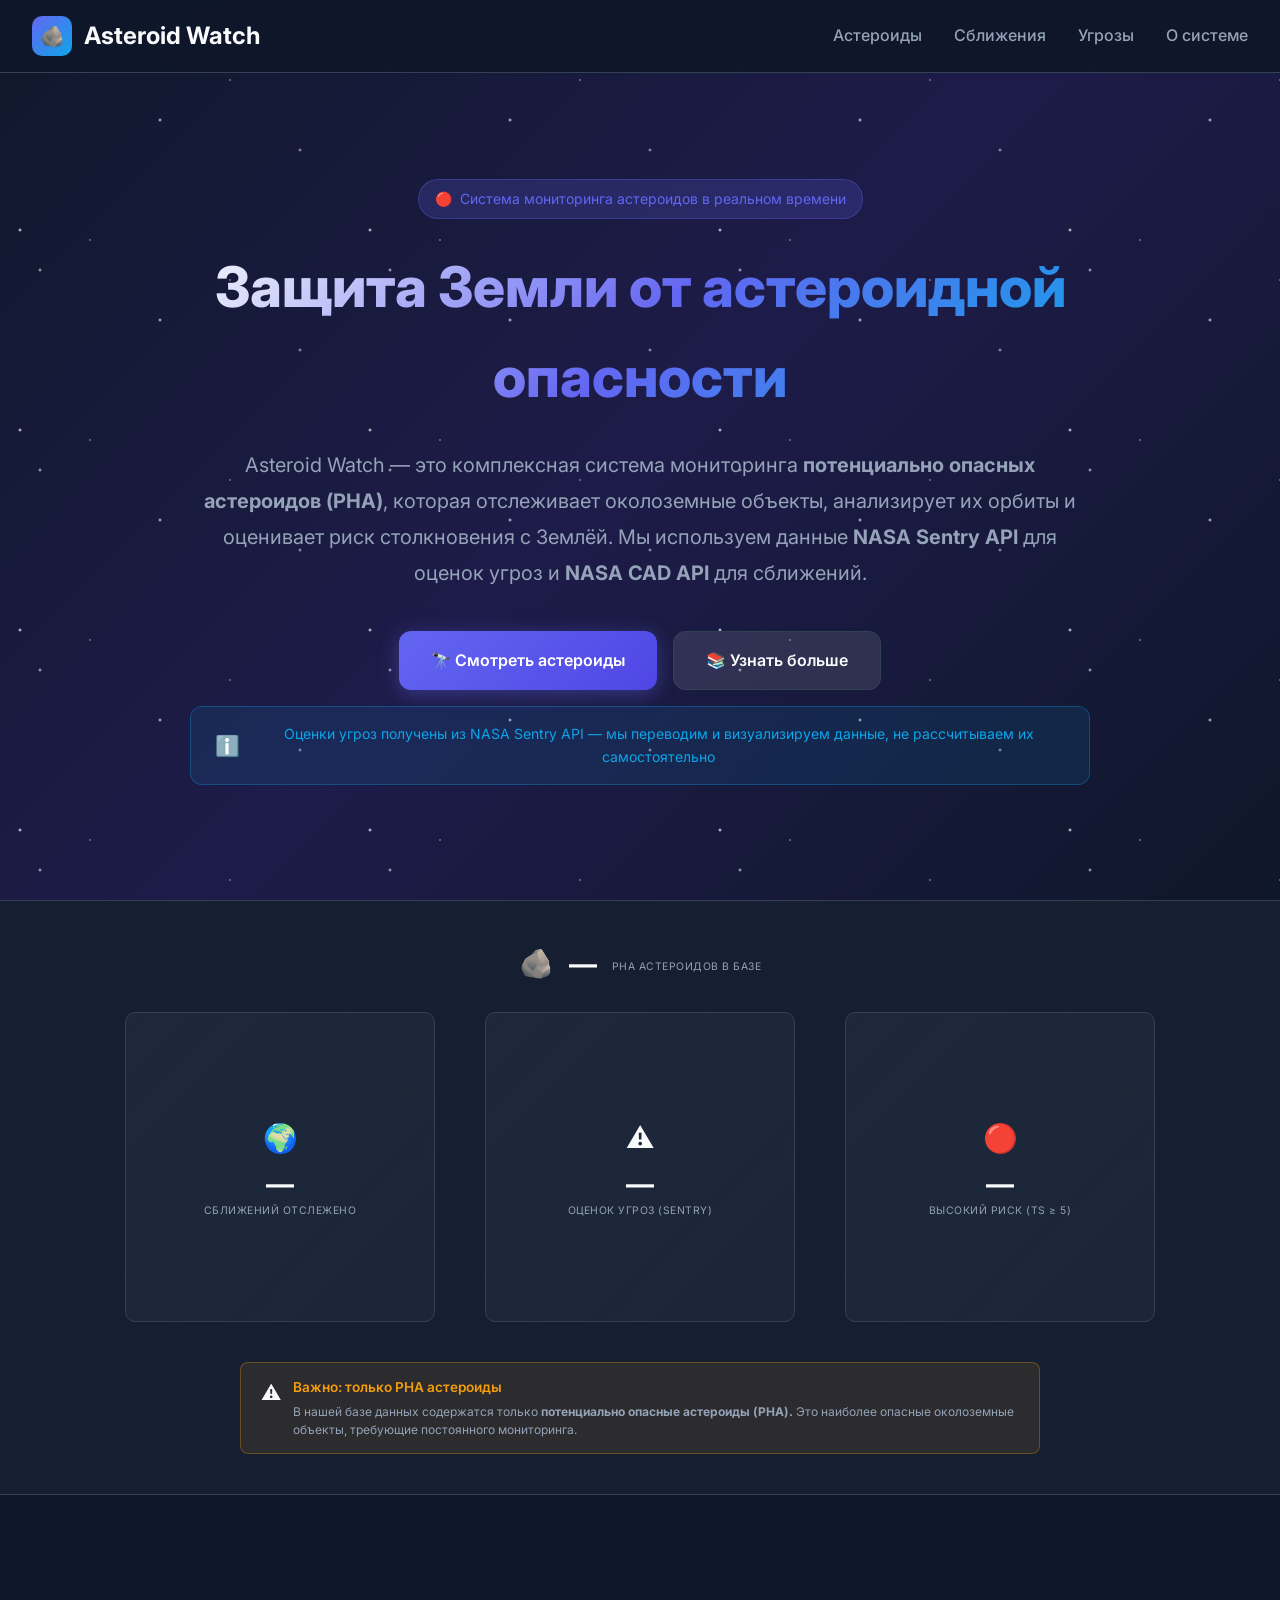
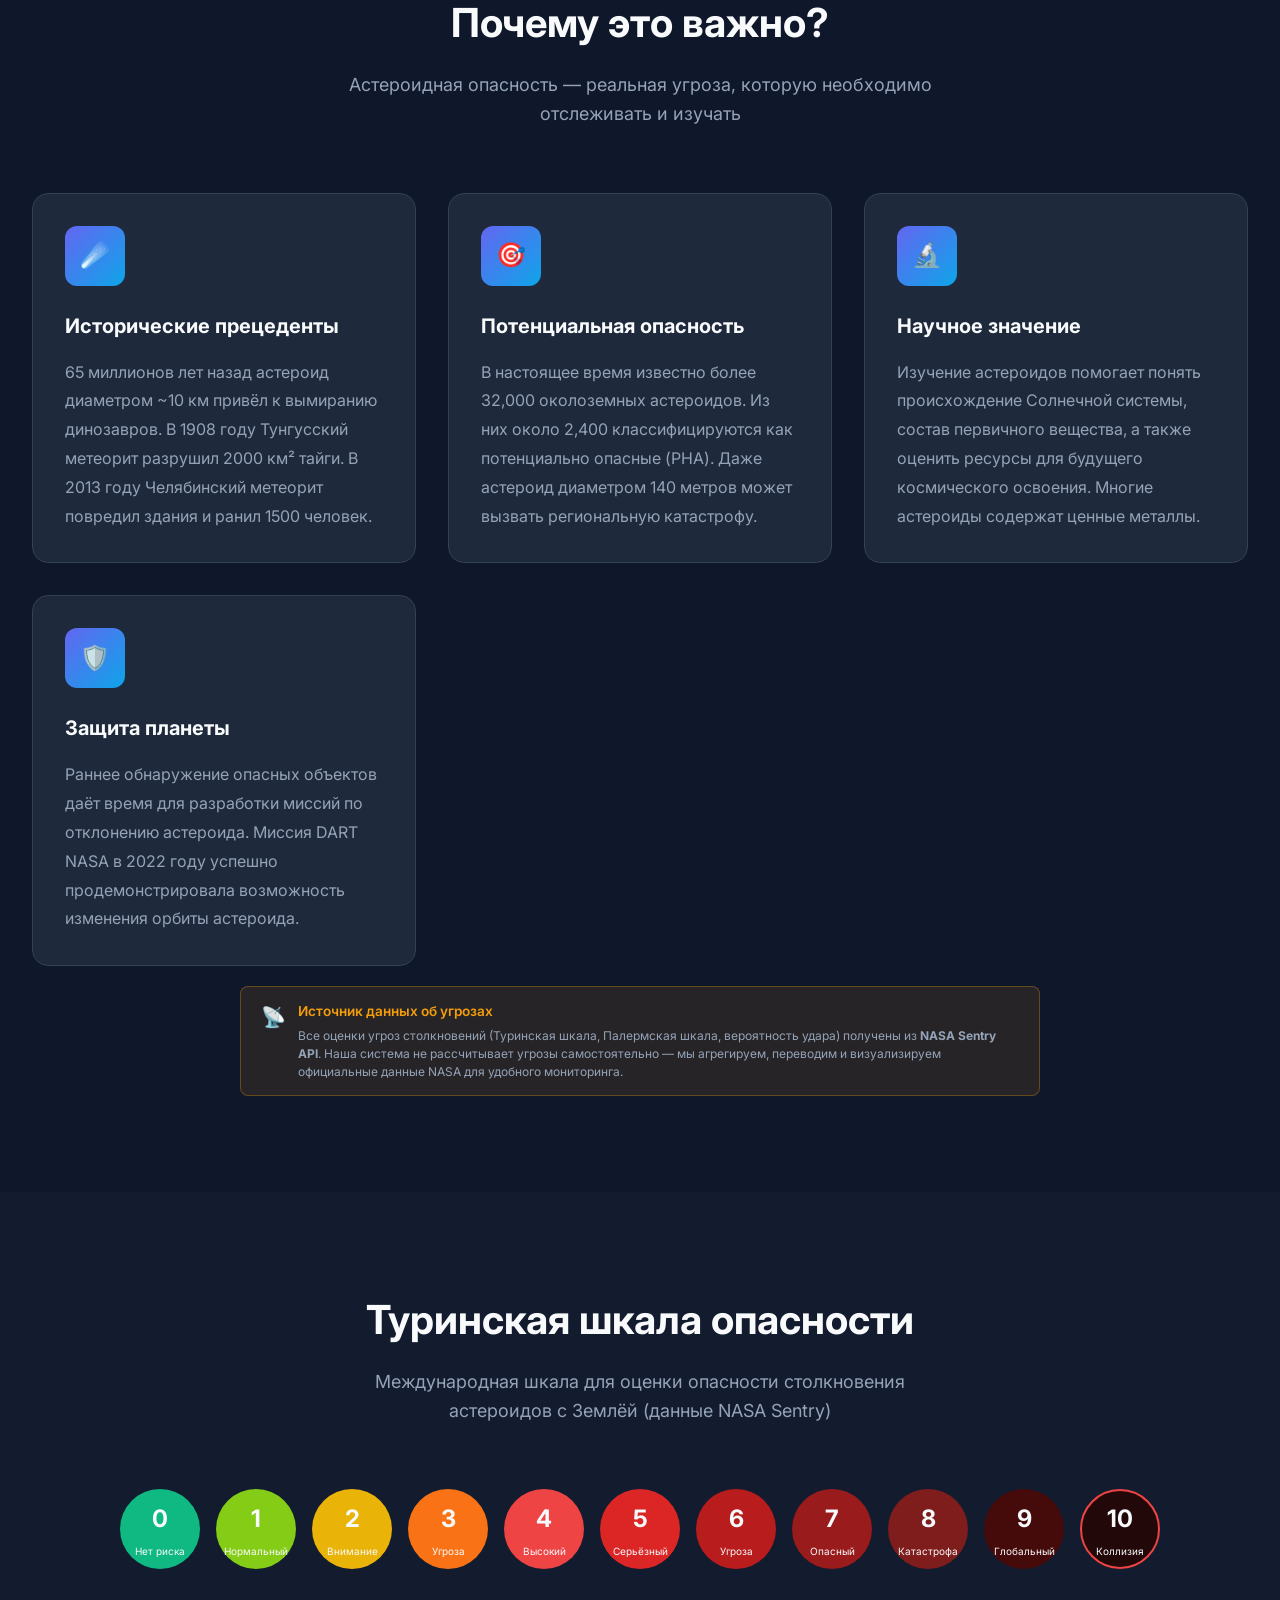
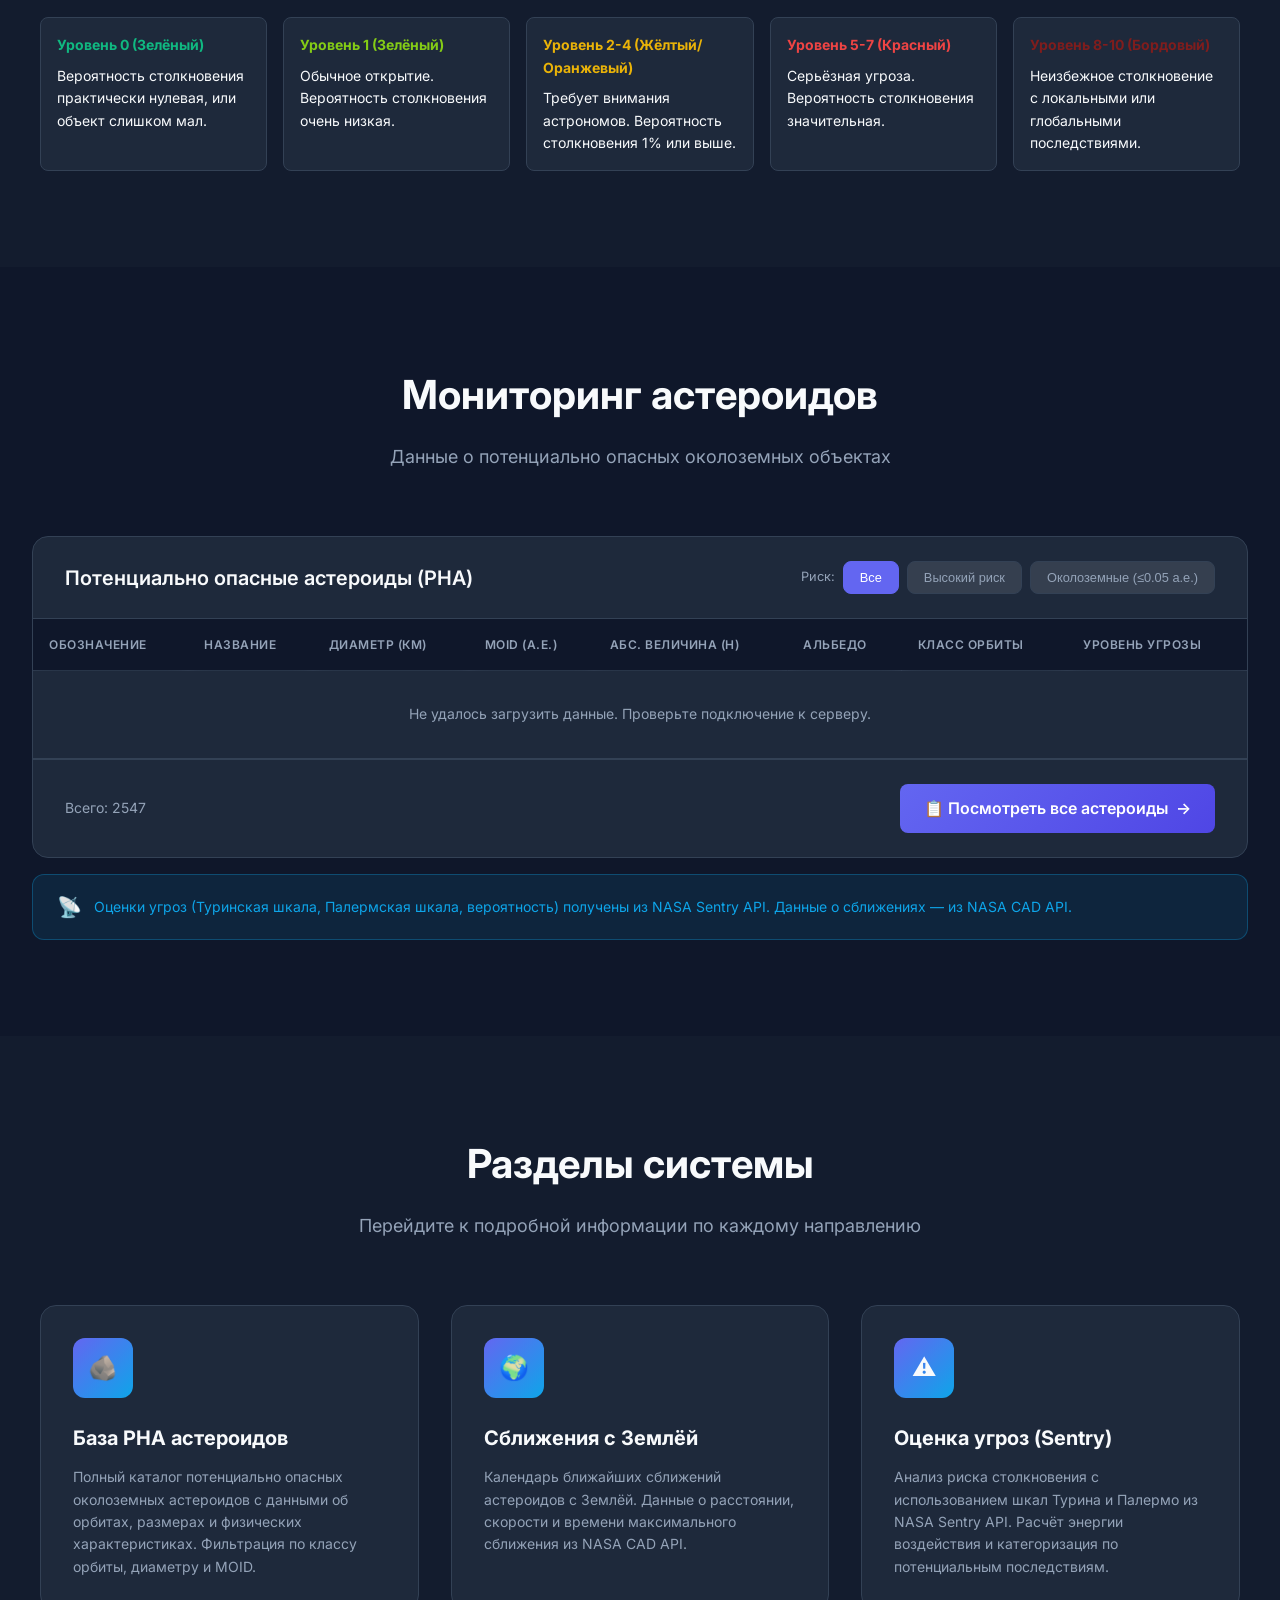
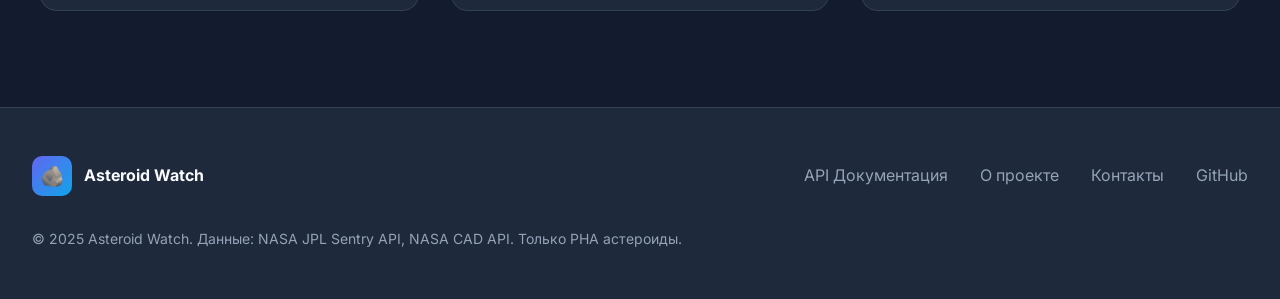
==== frontend/index/index.html @ 3b87f40d "fix: полностью закончена работа с фронтендом" ====
<!DOCTYPE html>
<html lang="ru">
<head>
    <meta charset="UTF-8">
    <meta name="viewport" content="width=device-width, initial-scale=1.0">
    <title>Asteroid Watch - Система мониторинга PHA астероидов</title>

    <link rel="preconnect" href="https://fonts.googleapis.com">
    <link rel="preconnect" href="https://fonts.gstatic.com" crossorigin>
    <link href="https://fonts.googleapis.com/css2?family=Inter:wght@300;400;500;600;700;800&display=swap" rel="stylesheet">

    <link rel="stylesheet" href="../main.css">
    <link rel="stylesheet" href="index.css">
</head>
<body>
    <div class="bg-animation">
        <div class="stars"></div>
    </div>

    <nav class="navbar">
        <div class="nav-container">
            <a href="index.html" class="logo">
                <div class="logo-icon">🪨</div>
                <span>Asteroid Watch</span>
            </a>
            <button class="mobile-menu-btn" onclick="toggleMobileMenu()">☰</button>
            <ul class="nav-links" id="nav-links">
                <li><a href="../asteroids/asteroids.html">Астероиды</a></li>
                <li><a href="../approaches/approaches.html">Сближения</a></li>
                <li><a href="../threats/threats.html">Угрозы</a></li>
                <li><a href="#about">О системе</a></li>
            </ul>
        </div>
    </nav>

    <section class="hero">
        <div class="hero-content">
            <div class="hero-badge">Система мониторинга астероидов в реальном времени</div>
            <h1>Защита Земли от астероидной опасности</h1>
            <p>
                Asteroid Watch — это комплексная система мониторинга <strong>потенциально опасных астероидов (PHA)</strong>,
                которая отслеживает околоземные объекты, анализирует их орбиты и оценивает риск столкновения с Землёй.
                Мы используем данные <strong>NASA Sentry API</strong> для оценок угроз и <strong>NASA CAD API</strong> для сближений.
            </p>
            <div class="hero-buttons">
                <a href="#table-section" class="btn btn-primary">
                    🔭 Смотреть астероиды
                </a>
                <a href="#about" class="btn btn-secondary">
                    📚 Узнать больше
                </a>
            </div>
            <div class="api-notice">
                <span class="api-notice-icon">ℹ️</span>
                <span>Оценки угроз получены из NASA Sentry API — мы переводим и визуализируем данные, не рассчитываем их самостоятельно</span>
            </div>
        </div>
    </section>

    <section class="stats-section">
        <div class="stats-container">
            <div class="stats-grid">
                <div class="stat-icon">🪨</div>
                <div class="stat-value" id="stat-total-asteroids">—</div>
                <div class="stat-label">PHA астероидов в базе</div>
            </div>
            <div class="stat-cards">
                <div class="stat-card">
                    <div class="stat-icon">🌍</div>
                    <div class="stat-value" id="stat-total-approaches">—</div>
                    <div class="stat-label">Сближений отслежено</div>
                </div>
                <div class="stat-card">
                    <div class="stat-icon">⚠️</div>
                    <div class="stat-value" id="stat-total-threats">—</div>
                    <div class="stat-label">Оценок угроз (Sentry)</div>
                </div>
                <div class="stat-card">
                    <div class="stat-icon">🔴</div>
                    <div class="stat-value" id="stat-high-risk">—</div>
                    <div class="stat-label">Высокий риск (TS ≥ 5)</div>
                </div>
                </div>
            </div>
            <div class="info-notice">
                <span class="info-notice-icon">⚠️</span>
                <div class="info-notice-content">
                    <h4>Важно: только PHA астероиды</h4>
                    <p>В нашей базе данных содержатся только <strong>потенциально опасные астероиды (PHA).</strong> Это наиболее опасные околоземные объекты, требующие постоянного мониторинга.</p>
                </div>
            </div>
        </div>
    </section>

    <section class="info-section" id="about">
        <div class="section-header">
            <h2>Почему это важно?</h2>
            <p>Астероидная опасность — реальная угроза, которую необходимо отслеживать и изучать</p>
        </div>
        <div class="info-grid">
            <div class="info-card">
                <div class="info-card-icon">☄️</div>
                <h3>Исторические прецеденты</h3>
                <p>
                    65 миллионов лет назад астероид диаметром ~10 км привёл к вымиранию динозавров.
                    В 1908 году Тунгусский метеорит разрушил 2000 км² тайги. В 2013 году Челябинский
                    метеорит повредил здания и ранил 1500 человек.
                </p>
            </div>
            <div class="info-card">
                <div class="info-card-icon">🎯</div>
                <h3>Потенциальная опасность</h3>
                <p>
                    В настоящее время известно более 32,000 околоземных астероидов. Из них около 2,400
                    классифицируются как потенциально опасные (PHA). Даже астероид диаметром 140 метров
                    может вызвать региональную катастрофу.
                </p>
            </div>
            <div class="info-card">
                <div class="info-card-icon">🔬</div>
                <h3>Научное значение</h3>
                <p>
                    Изучение астероидов помогает понять происхождение Солнечной системы,
                    состав первичного вещества, а также оценить ресурсы для будущего
                    космического освоения. Многие астероиды содержат ценные металлы.
                </p>
            </div>
            <div class="info-card">
                <div class="info-card-icon">🛡️</div>
                <h3>Защита планеты</h3>
                <p>
                    Раннее обнаружение опасных объектов даёт время для разработки миссий
                    по отклонению астероида. Миссия DART NASA в 2022 году успешно продемонстрировала
                    возможность изменения орбиты астероида.
                </p>
            </div>
        </div>
        <div class="info-notice">
            <span class="info-notice-icon">📡</span>
            <div class="info-notice-content">
                <h4>Источник данных об угрозах</h4>
                <p>Все оценки угроз столкновений (Туринская шкала, Палермская шкала, вероятность удара) получены из <strong>NASA Sentry API</strong>. Наша система не рассчитывает угрозы самостоятельно — мы агрегируем, переводим и визуализируем официальные данные NASA для удобного мониторинга.</p>
            </div>
        </div>
    </section>

    <section class="torino-section">
        <div class="torino-container">
            <div class="section-header">
                <h2>Туринская шкала опасности</h2>
                <p>Международная шкала для оценки опасности столкновения астероидов с Землёй (данные NASA Sentry)</p>
            </div>
            <div class="torino-scale">
                <div class="torino-level torino-0" onclick="showTorinoInfo(0)">0<span>Нет риска</span></div>
                <div class="torino-level torino-1" onclick="showTorinoInfo(1)">1<span>Нормальный</span></div>
                <div class="torino-level torino-2" onclick="showTorinoInfo(2)">2<span>Внимание</span></div>
                <div class="torino-level torino-3" onclick="showTorinoInfo(3)">3<span>Угроза</span></div>
                <div class="torino-level torino-4" onclick="showTorinoInfo(4)">4<span>Высокий</span></div>
                <div class="torino-level torino-5" onclick="showTorinoInfo(5)">5<span>Серьёзный</span></div>
                <div class="torino-level torino-6" onclick="showTorinoInfo(6)">6<span>Угроза</span></div>
                <div class="torino-level torino-7" onclick="showTorinoInfo(7)">7<span>Опасный</span></div>
                <div class="torino-level torino-8" onclick="showTorinoInfo(8)">8<span>Катастрофа</span></div>
                <div class="torino-level torino-9" onclick="showTorinoInfo(9)">9<span>Глобальный</span></div>
                <div class="torino-level torino-10" onclick="showTorinoInfo(10)">10<span>Коллизия</span></div>
            </div>
            <div class="torino-legend">
                <div class="torino-legend-item">
                    <strong style="color: #10b981;">Уровень 0 (Зелёный)</strong>
                    Вероятность столкновения практически нулевая, или объект слишком мал.
                </div>
                <div class="torino-legend-item">
                    <strong style="color: #84cc16;">Уровень 1 (Зелёный)</strong>
                    Обычное открытие. Вероятность столкновения очень низкая.
                </div>
                <div class="torino-legend-item">
                    <strong style="color: #eab308;">Уровень 2-4 (Жёлтый/Оранжевый)</strong>
                    Требует внимания астрономов. Вероятность столкновения 1% или выше.
                </div>
                <div class="torino-legend-item">
                    <strong style="color: #ef4444;">Уровень 5-7 (Красный)</strong>
                    Серьёзная угроза. Вероятность столкновения значительная.
                </div>
                <div class="torino-legend-item">
                    <strong style="color: #7f1d1d;">Уровень 8-10 (Бордовый)</strong>
                    Неизбежное столкновение с локальными или глобальными последствиями.
                </div>
            </div>
        </div>
    </section>

    <section class="table-section" id="table-section">
        <div class="section-header">
            <h2>Мониторинг астероидов</h2>
            <p>Данные о потенциально опасных околоземных объектах</p>
        </div>
        <div class="table-container">
            <div class="table-header">
                <div class="table-title">
                    Потенциально опасные астероиды (PHA)
                </div>
                <div class="desktop-filters table-filters">
                    <div class="filter-group">
                        <span class="filter-label">Риск:</span>
                        <button class="filter-btn active" onclick="filterTable('all')">Все</button>
                        <button class="filter-btn" onclick="filterTable('high-risk')">Высокий риск</button>
                        <button class="filter-btn" onclick="filterTable('near-earth')">Околоземные (≤0.05 а.е.)</button>
                    </div>
                </div>
            </div>

            <div class="mobile-filters">
                <button class="mobile-filters-toggle" onclick="toggleMobileFilters()">
                    <span>🔍 Фильтры таблицы</span>
                    <span id="filter-toggle-icon">▼</span>
                </button>
                <div class="mobile-filters-panel" id="mobile-filters-panel">
                    <div class="filter-section">
                        <div class="filter-section-title">Риск</div>
                        <button class="filter-btn active" onclick="filterTable('all', this)">Все</button>
                        <button class="filter-btn" onclick="filterTable('high-risk', this)">Высокий риск</button>
                        <button class="filter-btn" onclick="filterTable('near-earth', this)">Околоземные (≤0.05 а.е.)</button>
                    </div>
                </div>
            </div>

            <div class="table-wrapper">
                <table id="asteroid-table">
                    <thead>
                        <tr>
                            <th>Обозначение</th>
                            <th>Название</th>
                            <th>Диаметр (км)</th>
                            <th>MOID (а.е.)</th>
                            <th>Абс. величина (H)</th>
                            <th>Альбедо</th>
                            <th>Класс орбиты</th>
                            <th>Уровень угрозы</th>
                        </tr>
                    </thead>
                    <tbody id="asteroid-table-body">
                    </tbody>
                </table>
            </div>
            <div class="table-footer">
                <div class="table-info">
                    <span>Всего: <span id="total-count">2547</span></span>
                </div>
                <a href="../asteroids/asteroids.html" class="view-all-btn">
                    📋 Посмотреть все астероиды
                    <span>→</span>
                </a>
            </div>
        </div>
        <div class="api-notice" style="margin-top: 1rem;">
            <span class="api-notice-icon">📡</span>
            <span>Оценки угроз (Туринская шкала, Палермская шкала, вероятность) получены из NASA Sentry API. Данные о сближениях — из NASA CAD API.</span>
        </div>
    </section>

    <section class="nav-cards-section">
        <div class="section-header">
            <h2>Разделы системы</h2>
            <p>Перейдите к подробной информации по каждому направлению</p>
        </div>
        <div class="nav-cards">
            <a href="../asteroids/asteroids.html" class="nav-card">
                <div class="nav-card-icon">🪨</div>
                <h3>База PHA астероидов</h3>
                <p>Полный каталог потенциально опасных околоземных астероидов с данными об орбитах, размерах и физических характеристиках. Фильтрация по классу орбиты, диаметру и MOID.</p>
                <div class="nav-card-arrow">→</div>
            </a>
            <a href="../approaches/approaches.html" class="nav-card">
                <div class="nav-card-icon">🌍</div>
                <h3>Сближения с Землёй</h3>
                <p>Календарь ближайших сближений астероидов с Землёй. Данные о расстоянии, скорости и времени максимального сближения из NASA CAD API.</p>
                <div class="nav-card-arrow">→</div>
            </a>
            <a href="../threats/threats.html" class="nav-card">
                <div class="nav-card-icon">⚠️</div>
                <h3>Оценка угроз (Sentry)</h3>
                <p>Анализ риска столкновения с использованием шкал Турина и Палермо из NASA Sentry API. Расчёт энергии воздействия и категоризация по потенциальным последствиям.</p>
                <div class="nav-card-arrow">→</div>
            </a>
        </div>
    </section>

    <footer class="footer">
        <div class="footer-container">
            <div class="footer-logo">
                <div class="logo-icon">🪨</div>
                <span>Asteroid Watch</span>
            </div>
            <ul class="footer-links">
                <li><a href="#">API Документация</a></li>
                <li><a href="#">О проекте</a></li>
                <li><a href="#">Контакты</a></li>
                <li><a href="#">GitHub</a></li>
            </ul>
            <div class="footer-copy">
                © 2025 Asteroid Watch. Данные: NASA JPL Sentry API, NASA CAD API. Только PHA астероиды.
            </div>
        </div>
    </footer>

    <script src="../api.js"></script>
    <script src="../main.js"></script>
    <script src="index.js"></script>
</body>
</html>
---- frontend/main.css ----
/* main.css - общие стили для всех страниц */

* {
    margin: 0;
    padding: 0;
    box-sizing: border-box;
}

:root {
    --primary: #6366f1;
    --primary-dark: #4f46e5;
    --secondary: #0ea5e9;
    --danger: #ef4444;
    --warning: #f59e0b;
    --success: #10b981;
    --bg-dark: #0f172a;
    --bg-card: #1e293b;
    --bg-card-hover: #334155;
    --text-primary: #f8fafc;
    --text-secondary: #94a3b8;
    --border: #334155;
}

body {
    font-family: 'Inter', sans-serif;
    background: var(--bg-dark);
    color: var(--text-primary);
    line-height: 1.6;
    overflow-x: hidden;
}

/* Анимация фона */
.bg-animation {
    position: fixed;
    top: 0;
    left: 0;
    width: 100%;
    height: 100%;
    z-index: -1;
    background: linear-gradient(135deg, #0f172a 0%, #1e1b4b 50%, #0f172a 100%);
}

.bg-animation::before {
    content: '';
    position: absolute;
    top: 0;
    left: 0;
    width: 100%;
    height: 100%;
    background: linear-gradient(135deg, rgba(30, 41, 59, 0.5), rgba(15, 23, 42, 0.5));
    opacity: 0.15;
}

.stars {
    position: absolute;
    width: 100%;
    height: 100%;
    background-image:
        radial-gradient(2px 2px at 20px 30px, #fff, transparent),
        radial-gradient(2px 2px at 40px 70px, rgba(255,255,255,0.8), transparent),
        radial-gradient(1px 1px at 90px 40px, #fff, transparent),
        radial-gradient(2px 2px at 160px 120px, rgba(255,255,255,0.9), transparent),
        radial-gradient(1px 1px at 230px 80px, #fff, transparent),
        radial-gradient(2px 2px at 300px 150px, rgba(255,255,255,0.7), transparent);
    background-size: 350px 200px;
    animation: twinkle 5s ease-in-out infinite;
}

@keyframes twinkle {
    0%, 100% { opacity: 0.5; }
    50% { opacity: 1; }
}

/* Навигация */
.navbar {
    position: fixed;
    top: 0;
    left: 0;
    right: 0;
    z-index: 1000;
    background: rgba(15, 23, 42, 0.95);
    backdrop-filter: blur(20px);
    border-bottom: 1px solid var(--border);
    padding: 1rem 2rem;
}

.nav-container {
    max-width: 1400px;
    margin: 0 auto;
    display: flex;
    justify-content: space-between;
    align-items: center;
}

.logo {
    display: flex;
    align-items: center;
    gap: 0.75rem;
    font-size: 1.5rem;
    font-weight: 700;
    color: var(--text-primary);
    text-decoration: none;
}

.logo-icon {
    width: 40px;
    height: 40px;
    background: linear-gradient(135deg, var(--primary), var(--secondary));
    border-radius: 10px;
    display: flex;
    align-items: center;
    justify-content: center;
    font-size: 1.25rem;
}

.nav-links {
    display: flex;
    gap: 2rem;
    list-style: none;
}

.nav-links a {
    color: var(--text-secondary);
    text-decoration: none;
    font-weight: 500;
    transition: color 0.3s;
    position: relative;
}

.nav-links a:hover {
    color: var(--text-primary);
}

.nav-links a::after {
    content: '';
    position: absolute;
    bottom: -5px;
    left: 0;
    width: 0;
    height: 2px;
    background: var(--primary);
    transition: width 0.3s;
}

.nav-links a:hover::after {
    width: 100%;
}

.mobile-menu-btn {
    display: none;
    background: none;
    border: none;
    color: var(--text-primary);
    font-size: 1.5rem;
    cursor: pointer;
}

/* Футер */
.footer {
    background: var(--bg-card);
    border-top: 1px solid var(--border);
    padding: 3rem 2rem;
}

.footer-container {
    max-width: 1400px;
    margin: 0 auto;
    display: flex;
    justify-content: space-between;
    align-items: center;
    flex-wrap: wrap;
    gap: 2rem;
}

.footer-logo {
    display: flex;
    align-items: center;
    gap: 0.75rem;
    font-weight: 700;
}

.footer-links {
    display: flex;
    gap: 2rem;
    list-style: none;
}

.footer-links a {
    color: var(--text-secondary);
    text-decoration: none;
    transition: color 0.3s;
}

.footer-links a:hover {
    color: var(--text-primary);
}

.footer-copy {
    color: var(--text-secondary);
    font-size: 0.875rem;
}

/* Уведомления */
.api-notice {
    background: rgba(14, 165, 233, 0.1);
    border: 1px solid rgba(14, 165, 233, 0.3);
    border-radius: 12px;
    padding: 1rem 1.5rem;
    margin-top: 1rem;
    display: flex;
    align-items: center;
    gap: 0.75rem;
    font-size: 0.875rem;
    color: var(--secondary);
}

.api-notice-icon {
    font-size: 1.25rem;
    flex-shrink: 0;
}

.pha-badge {
    display: inline-flex;
    align-items: center;
    gap: 0.5rem;
    background: rgba(245, 158, 11, 0.15);
    border: 1px solid rgba(245, 158, 11, 0.3);
    padding: 0.5rem 1rem;
    border-radius: 50px;
    font-size: 0.8rem;
    color: var(--warning);
    font-weight: 600;
}

.info-notice {
    background: rgba(245, 158, 11, 0.1);
    border: 1px solid rgba(245, 158, 11, 0.3);
    border-radius: 8px;
    padding: 0.875rem 1.25rem;
    margin: 1.25rem auto 0;
    display: flex;
    align-items: flex-start;
    gap: 0.75rem;
    max-width: 800px;
}

.info-notice-icon {
    font-size: 1.25rem;
    flex-shrink: 0;
}

.info-notice-content h4 {
    color: var(--warning);
    margin-bottom: 0.25rem;
    font-size: 0.85rem;
    font-weight: 600;
}

.info-notice-content p {
    color: var(--text-secondary);
    font-size: 0.75rem;
    margin: 0;
    line-height: 1.5;
}

/* Базовые компоненты */
.btn {
    padding: 1rem 2rem;
    border-radius: 12px;
    font-weight: 600;
    text-decoration: none;
    transition: all 0.3s;
    display: inline-flex;
    align-items: center;
    gap: 0.5rem;
}

.btn-primary {
    background: linear-gradient(135deg, var(--primary), var(--primary-dark));
    color: white;
    box-shadow: 0 4px 20px rgba(99, 102, 241, 0.4);
}

.btn-primary:hover {
    transform: translateY(-2px);
    box-shadow: 0 6px 30px rgba(99, 102, 241, 0.5);
}

.btn-secondary {
    background: rgba(255, 255, 255, 0.1);
    color: var(--text-primary);
    border: 1px solid var(--border);
}

.btn-secondary:hover {
    background: rgba(255, 255, 255, 0.15);
    border-color: var(--text-secondary);
}

/* Адаптивность */
@media (max-width: 768px) {
    .navbar {
        padding: 0.875rem 1rem;
    }

    .nav-links {
        display: none;
        position: absolute;
        top: 100%;
        left: 0;
        right: 0;
        background: rgba(15, 23, 42, 0.98);
        flex-direction: column;
        padding: 1rem 1.5rem;
        border-bottom: 1px solid var(--border);
        gap: 0.75rem;
        box-shadow: 0 10px 30px rgba(0, 0, 0, 0.3);
    }

    .nav-links.active {
        display: flex;
        animation: slideDown 0.3s ease;
    }

    .nav-links a {
        padding: 0.75rem 0;
        border-bottom: 1px solid rgba(51, 65, 85, 0.3);
    }

    .nav-links a:last-child {
        border-bottom: none;
    }

    .mobile-menu-btn {
        display: block;
        padding: 0.5rem;
        background: rgba(255, 255, 255, 0.1);
        border-radius: 8px;
    }

    .footer-container {
        flex-direction: column;
        text-align: center;
        gap: 1.5rem;
    }

    .footer-links {
        flex-wrap: wrap;
        justify-content: center;
        gap: 1rem;
        font-size: 0.875rem;
    }

    .footer-copy {
        font-size: 0.8rem;
        opacity: 0.8;
    }
}

@media (max-width: 480px) {
    .navbar {
        padding: 0.75rem 1rem;
    }

    .logo {
        font-size: 1.25rem;
    }

    .logo-icon {
        width: 35px;
        height: 35px;
        font-size: 1.1rem;
    }
}

@keyframes slideDown {
    from {
        opacity: 0;
        transform: translateY(-10px);
    }
    to {
        opacity: 1;
        transform: translateY(0);
    }
}
---- frontend/index/index.css ----
/* index.css - стили главной страницы */

.hero {
    min-height: 100vh;
    display: flex;
    align-items: center;
    justify-content: center;
    text-align: center;
    padding: 8rem 2rem 4rem;
    position: relative;
}

.hero-content {
    max-width: 900px;
}

.hero-badge {
    display: inline-flex;
    align-items: center;
    gap: 0.5rem;
    background: rgba(99, 102, 241, 0.2);
    border: 1px solid rgba(99, 102, 241, 0.3);
    padding: 0.5rem 1rem;
    border-radius: 50px;
    font-size: 0.875rem;
    color: var(--primary);
    margin-bottom: 1.5rem;
}

.hero-badge::before {
    content: '🔴';
    animation: pulse 2s infinite;
}

@keyframes pulse {
    0%, 100% { opacity: 1; }
    50% { opacity: 0.5; }
}

.hero h1 {
    font-size: 3.5rem;
    font-weight: 800;
    margin-bottom: 1.5rem;
    background: linear-gradient(135deg, var(--text-primary), var(--primary), var(--secondary));
    -webkit-background-clip: text;
    -webkit-text-fill-color: transparent;
    background-clip: text;
}

.hero p {
    font-size: 1.25rem;
    color: var(--text-secondary);
    margin-bottom: 2.5rem;
    line-height: 1.8;
}

.hero-buttons {
    display: flex;
    gap: 1rem;
    justify-content: center;
    flex-wrap: wrap;
}

.stats-section {
    padding: 2.5rem 2rem;
    background: rgba(30, 41, 59, 0.5);
    border-top: 1px solid var(--border);
    border-bottom: 1px solid var(--border);
}

.stats-container {
    max-width: 1100px;
    margin: 0 auto;
}

.stats-grid {
    display: flex;
    justify-content: center;
    align-items: center;
    gap: 15px;
}

.stat-cards {
    display: flex;
    justify-content: center;
    align-items: center;
    column-gap: 50px;
    padding: 20px;
}

.stat-card {
    background: linear-gradient(135deg, rgba(30, 41, 59, 0.95) 0%, rgba(30, 41, 59, 0.7) 100%);
    border: 1px solid var(--border);
    border-radius: 10px;
    padding: 1.25rem 0.75rem;
    text-align: center;
    transition: all 0.25s ease;
    backdrop-filter: blur(10px);
    min-height: 310px;
    min-width: 310px;
    display: flex;
    flex-direction: column;
    justify-content: center;
    align-items: center;
}

.stat-card:hover {
    transform: translateY(-2px);
    border-color: var(--primary);
    box-shadow: 0 6px 20px rgba(99, 102, 241, 0.15);
    background: linear-gradient(135deg, rgba(30, 41, 59, 0.98) 0%, rgba(51, 65, 85, 0.6) 100%);
}

.stat-icon {
    font-size: 1.75rem;
    margin-bottom: 0.4rem;
    display: block;
}

.stat-value {
    font-size: 1.75rem;
    font-weight: 700;
    color: var(--text-primary);
    margin-bottom: 0.2rem;
    line-height: 1.2;
}

.stat-label {
    color: var(--text-secondary);
    font-size: 0.65rem;
    text-transform: uppercase;
    letter-spacing: 0.5px;
    line-height: 1.3;
}

.info-section {
    padding: 6rem 2rem;
    max-width: 1400px;
    margin: 0 auto;
}

.section-header {
    text-align: center;
    margin-bottom: 4rem;
}

.section-header h2 {
    font-size: 2.5rem;
    font-weight: 700;
    margin-bottom: 1rem;
}

.section-header p {
    color: var(--text-secondary);
    font-size: 1.125rem;
    max-width: 600px;
    margin: 0 auto;
}

.info-grid {
    display: grid;
    grid-template-columns: repeat(auto-fit, minmax(350px, 1fr));
    gap: 2rem;
}

.info-card {
    background: var(--bg-card);
    border: 1px solid var(--border);
    border-radius: 16px;
    padding: 2rem;
    transition: all 0.3s;
}

.info-card:hover {
    border-color: var(--primary);
    box-shadow: 0 10px 40px rgba(99, 102, 241, 0.15);
}

.info-card-icon {
    width: 60px;
    height: 60px;
    background: linear-gradient(135deg, var(--primary), var(--secondary));
    border-radius: 12px;
    display: flex;
    align-items: center;
    justify-content: center;
    font-size: 1.5rem;
    margin-bottom: 1.5rem;
}

.info-card h3 {
    font-size: 1.25rem;
    margin-bottom: 1rem;
}

.info-card p {
    color: var(--text-secondary);
    line-height: 1.8;
}

.torino-section {
    padding: 6rem 2rem;
    background: rgba(30, 41, 59, 0.3);
}

.torino-container {
    max-width: 1200px;
    margin: 0 auto;
}

.torino-scale {
    display: flex;
    justify-content: center;
    gap: 1rem;
    margin: 3rem 0;
    flex-wrap: wrap;
}

.torino-level {
    width: 80px;
    height: 80px;
    border-radius: 50%;
    display: flex;
    flex-direction: column;
    align-items: center;
    justify-content: center;
    font-weight: 700;
    font-size: 1.5rem;
    transition: transform 0.3s;
    cursor: pointer;
}

.torino-level:hover {
    transform: scale(1.1);
}

.torino-level span {
    font-size: 0.625rem;
    font-weight: 400;
    margin-top: 0.25rem;
}

.torino-0 { background: #10b981; }
.torino-1 { background: #84cc16; }
.torino-2 { background: #eab308; }
.torino-3 { background: #f97316; }
.torino-4 { background: #ef4444; }
.torino-5 { background: #dc2626; }
.torino-6 { background: #b91c1c; }
.torino-7 { background: #991b1b; }
.torino-8 { background: #7f1d1d; }
.torino-9 { background: #450a0a; }
.torino-10 { background: #220808; border: 2px solid #ef4444; }

.torino-legend {
    display: grid;
    grid-template-columns: repeat(auto-fit, minmax(200px, 1fr));
    gap: 1rem;
    margin-top: 2rem;
}

.torino-legend-item {
    background: var(--bg-card);
    border: 1px solid var(--border);
    border-radius: 8px;
    padding: 1rem;
    font-size: 0.875rem;
}

.torino-legend-item strong {
    display: block;
    margin-bottom: 0.5rem;
}

.table-section {
    padding: 6rem 2rem;
    max-width: 1400px;
    margin: 0 auto;
}

.table-container {
    background: var(--bg-card);
    border: 1px solid var(--border);
    border-radius: 16px;
    overflow: hidden;
}

.table-header {
    padding: 1.5rem 2rem;
    border-bottom: 1px solid var(--border);
    display: flex;
    justify-content: space-between;
    align-items: center;
    flex-wrap: wrap;
    gap: 1rem;
}

.table-title {
    font-size: 1.25rem;
    font-weight: 600;
}

.table-title-badge {
    display: inline-block;
    background: rgba(245, 158, 11, 0.2);
    color: var(--warning);
    padding: 0.25rem 0.75rem;
    border-radius: 50px;
    font-size: 0.75rem;
    font-weight: 600;
    margin-left: 0.5rem;
}

.table-filters {
    display: flex;
    gap: 0.5rem;
    flex-wrap: wrap;
}

.filter-btn {
    padding: 0.5rem 1rem;
    background: rgba(255, 255, 255, 0.1);
    border: 1px solid var(--border);
    border-radius: 8px;
    color: var(--text-secondary);
    cursor: pointer;
    transition: all 0.3s;
    font-size: 0.8rem;
    white-space: nowrap;
}

.filter-btn:hover,
.filter-btn.active {
    background: var(--primary);
    border-color: var(--primary);
    color: white;
}

.filter-group {
    display: flex;
    gap: 0.5rem;
    align-items: center;
    flex-wrap: wrap;
}

.filter-label {
    color: var(--text-secondary);
    font-size: 0.8rem;
    white-space: nowrap;
}

.filter-section {
    margin-bottom: 1rem;
}

.filter-section-title {
    color: var(--text-secondary);
    font-size: 0.75rem;
    text-transform: uppercase;
    letter-spacing: 0.5px;
    margin-bottom: 0.5rem;
}

.mobile-filters {
    display: none;
}

.mobile-filters-toggle {
    display: none;
    width: 100%;
    padding: 1rem;
    background: rgba(255, 255, 255, 0.1);
    border: 1px solid var(--border);
    border-radius: 8px;
    color: var(--text-primary);
    font-weight: 600;
    cursor: pointer;
    margin-bottom: 1rem;
}

.mobile-filters-panel {
    display: none;
    padding: 1rem;
    background: rgba(15, 23, 42, 0.5);
    border-radius: 8px;
    margin-bottom: 1rem;
}

.mobile-filters-panel.active {
    display: block;
}

.table-wrapper {
    overflow-x: auto;
    overflow-y: auto;
    max-height: 500px;
    position: relative;
}

.table-wrapper::-webkit-scrollbar {
    width: 10px;
    height: 10px;
}

.table-wrapper::-webkit-scrollbar-track {
    background: var(--bg-dark);
}

.table-wrapper::-webkit-scrollbar-thumb {
    background: var(--border);
    border-radius: 5px;
}

.table-wrapper::-webkit-scrollbar-thumb:hover {
    background: var(--primary);
}

.table-wrapper::-webkit-scrollbar-corner {
    background: var(--bg-dark);
}

table {
    width: 100%;
    border-collapse: collapse;
    min-width: 1000px;
}

th, td {
    padding: 1rem;
    text-align: left;
    border-bottom: 1px solid var(--border);
}

th {
    background: rgba(15, 23, 42, 0.95);
    font-weight: 600;
    font-size: 0.75rem;
    text-transform: uppercase;
    letter-spacing: 0.5px;
    color: var(--text-secondary);
    white-space: nowrap;
    position: sticky;
    top: 0;
    z-index: 100;
    backdrop-filter: blur(10px);
    box-shadow: 0 2px 10px rgba(0, 0, 0, 0.3);
}

td {
    font-size: 0.875rem;
    white-space: nowrap;
}

tr:hover {
    background: var(--bg-card-hover);
}

.asteroid-link {
    color: var(--primary);
    text-decoration: none;
    font-weight: 600;
    transition: color 0.3s;
}

.asteroid-link:hover {
    color: var(--secondary);
    text-decoration: underline;
}

.risk-badge {
    padding: 0.25rem 0.75rem;
    border-radius: 50px;
    font-size: 0.75rem;
    font-weight: 600;
    text-transform: uppercase;
}

.risk-none { background: rgba(16, 185, 129, 0.2); color: #10b981; }
.risk-low { background: rgba(132, 204, 22, 0.2); color: #84cc16; }
.risk-medium { background: rgba(234, 179, 8, 0.2); color: #eab308; }
.risk-high { background: rgba(249, 115, 22, 0.2); color: #f97316; }
.risk-critical { background: rgba(239, 68, 68, 0.2); color: #ef4444; }

.orbit-class {
    padding: 0.25rem 0.5rem;
    background: rgba(99, 102, 241, 0.2);
    border-radius: 4px;
    font-size: 0.75rem;
    color: var(--primary);
}

.table-footer {
    padding: 1.5rem 2rem;
    border-top: 1px solid var(--border);
    display: flex;
    justify-content: space-between;
    align-items: center;
    flex-wrap: wrap;
    gap: 1rem;
}

.table-info {
    color: var(--text-secondary);
    font-size: 0.875rem;
    display: flex;
    align-items: center;
    gap: 1rem;
    flex-wrap: wrap;
}

.view-all-btn {
    padding: 0.75rem 1.5rem;
    background: linear-gradient(135deg, var(--primary), var(--primary-dark));
    color: white;
    border: none;
    border-radius: 8px;
    font-weight: 600;
    cursor: pointer;
    transition: all 0.3s;
    display: inline-flex;
    align-items: center;
    gap: 0.5rem;
    text-decoration: none;
}

.view-all-btn:hover {
    transform: translateY(-2px);
    box-shadow: 0 6px 20px rgba(99, 102, 241, 0.4);
}

.nav-cards-section {
    padding: 6rem 2rem;
    background: rgba(30, 41, 59, 0.3);
}

.nav-cards {
    max-width: 1200px;
    margin: 0 auto;
    display: grid;
    grid-template-columns: repeat(auto-fit, minmax(300px, 1fr));
    gap: 2rem;
}

.nav-card {
    background: var(--bg-card);
    border: 1px solid var(--border);
    border-radius: 16px;
    padding: 2rem;
    text-decoration: none;
    color: inherit;
    transition: all 0.3s;
    position: relative;
    overflow: hidden;
}

.nav-card::before {
    content: '';
    position: absolute;
    top: 0;
    left: 0;
    width: 100%;
    height: 4px;
    background: linear-gradient(90deg, var(--primary), var(--secondary));
    transform: scaleX(0);
    transition: transform 0.3s;
}

.nav-card:hover::before {
    transform: scaleX(1);
}

.nav-card:hover {
    transform: translateY(-5px);
    border-color: var(--primary);
    box-shadow: 0 20px 40px rgba(99, 102, 241, 0.2);
}

.nav-card-icon {
    width: 60px;
    height: 60px;
    background: linear-gradient(135deg, var(--primary), var(--secondary));
    border-radius: 12px;
    display: flex;
    align-items: center;
    justify-content: center;
    font-size: 1.5rem;
    margin-bottom: 1.5rem;
}

.nav-card h3 {
    font-size: 1.25rem;
    margin-bottom: 0.75rem;
}

.nav-card p {
    color: var(--text-secondary);
    font-size: 0.875rem;
    line-height: 1.6;
}

.nav-card-arrow {
    position: absolute;
    bottom: 2rem;
    right: 2rem;
    font-size: 1.5rem;
    opacity: 0;
    transition: all 0.3s;
}

.nav-card:hover .nav-card-arrow {
    opacity: 1;
    transform: translateX(5px);
}

/* Адаптивность */
@media (max-width: 1024px) {
    .stats-grid {
        gap: 12px;
    }

    .stat-card {
        min-height: 140px;
        min-width: auto;
        padding: 1.25rem 1rem;
    }

    .stat-value {
        font-size: 1.6rem;
    }

    .stat-cards {
        column-gap: 20px;
        padding: 15px;
    }

    .table-wrapper {
        max-height: 400px;
    }

    table {
        min-width: 900px;
    }

    .hero h1 {
        font-size: 2.5rem;
    }

    .torino-level {
        width: 70px;
        height: 70px;
        font-size: 1.25rem;
    }
}

@media (max-width: 768px) {
    .hero {
        padding: 7rem 1.25rem 3rem;
    }

    .hero h1 {
        font-size: 1.75rem;
        margin-bottom: 1rem;
    }

    .hero p {
        font-size: 0.95rem;
        margin-bottom: 1.75rem;
        line-height: 1.7;
    }

    .hero-buttons {
        flex-direction: column;
        width: 100%;
        max-width: 320px;
        margin: 0 auto;
    }

    .btn {
        width: 100%;
        justify-content: center;
        padding: 0.875rem 1.5rem;
    }

    .hero-badge {
        font-size: 0.75rem;
        padding: 0.4rem 0.875rem;
    }

    .stats-section {
        padding: 2rem 1rem;
    }

    .stats-container {
        max-width: 100%;
    }

    .stats-grid {
        flex-direction: column;
        gap: 12px;
    }

    .stat-cards {
        flex-direction: column;
        column-gap: 0;
        row-gap: 12px;
        padding: 0;
    }

    .stat-card {
        min-height: 100px;
        min-width: 100%;
        padding: 1rem 0.875rem;
        flex-direction: row;
        justify-content: flex-start;
        gap: 1rem;
    }

    .stat-icon {
        font-size: 1.5rem;
        margin-bottom: 0;
        min-width: 40px;
    }

    .stat-value {
        font-size: 1.5rem;
        margin-bottom: 0.15rem;
    }

    .stat-label {
        font-size: 0.65rem;
        line-height: 1.3;
    }

    .section-header {
        margin-bottom: 2.5rem;
    }

    .section-header h2 {
        font-size: 1.6rem;
    }

    .section-header p {
        font-size: 0.95rem;
        padding: 0 0.5rem;
    }

    .torino-section {
        padding: 4rem 1.25rem;
    }

    .torino-scale {
        gap: 0.5rem;
        margin: 2rem 0;
    }

    .torino-level {
        width: 45px;
        height: 45px;
        font-size: 0.9rem;
        border-radius: 50%;
    }

    .torino-level span {
        display: none;
    }

    .torino-legend {
        grid-template-columns: 1fr;
        gap: 0.75rem;
    }

    .torino-legend-item {
        padding: 0.875rem;
        font-size: 0.8rem;
    }

    .table-section {
        padding: 4rem 1rem;
    }

    .table-header {
        flex-direction: column;
        align-items: stretch;
        padding: 1.25rem;
        gap: 1.25rem;
    }

    .table-title {
        margin-bottom: 0;
        font-size: 1.1rem;
    }

    .table-title-badge {
        display: block;
        margin: 0.5rem 0 0 0;
        width: fit-content;
    }

    .desktop-filters {
        display: none;
    }

    .mobile-filters {
        display: block;
    }

    .mobile-filters-toggle {
        display: flex;
        align-items: center;
        justify-content: space-between;
        font-size: 0.9rem;
    }

    .mobile-filters-panel {
        padding: 1.25rem;
    }

    .filter-section {
        margin-bottom: 1.25rem;
        padding-bottom: 1.25rem;
        border-bottom: 1px solid var(--border);
    }

    .filter-section:last-child {
        border-bottom: none;
        margin-bottom: 0;
        padding-bottom: 0;
    }

    .filter-section-title {
        margin-bottom: 0.75rem;
        font-size: 0.7rem;
    }

    .filter-section .filter-btn {
        width: 100%;
        text-align: left;
        margin-bottom: 0.5rem;
        padding: 0.625rem 1rem;
        font-size: 0.8rem;
    }

    .filter-section .filter-btn:last-child {
        margin-bottom: 0;
    }

    .table-wrapper {
        max-height: 350px;
    }

    table {
        min-width: 800px;
        font-size: 0.75rem;
    }

    th, td {
        padding: 0.75rem 0.5rem;
    }

    .table-footer {
        flex-direction: column;
        align-items: stretch;
        padding: 1.25rem;
        gap: 1rem;
    }

    .table-info {
        flex-direction: column;
        align-items: flex-start;
        gap: 0.5rem;
        font-size: 0.8rem;
    }

    .view-all-btn {
        justify-content: center;
        width: 100%;
        padding: 0.875rem 1.5rem;
    }

    .info-section {
        padding: 4rem 1.25rem;
    }

    .info-grid {
        grid-template-columns: 1fr;
        gap: 1.25rem;
    }

    .info-card {
        padding: 1.5rem;
    }

    .info-card-icon {
        width: 50px;
        height: 50px;
        font-size: 1.25rem;
        margin-bottom: 1.25rem;
    }

    .info-card h3 {
        font-size: 1.1rem;
    }

    .info-card p {
        font-size: 0.875rem;
    }

    .nav-cards-section {
        padding: 4rem 1.25rem;
    }

    .nav-cards {
        grid-template-columns: 1fr;
        gap: 1.25rem;
    }

    .nav-card {
        padding: 1.5rem;
    }

    .nav-card-icon {
        width: 50px;
        height: 50px;
        font-size: 1.25rem;
        margin-bottom: 1.25rem;
    }

    .nav-card h3 {
        font-size: 1.1rem;
    }

    .nav-card p {
        font-size: 0.85rem;
    }
}

@media (max-width: 480px) {
    .hero {
        padding: 6rem 1rem 2.5rem;
    }

    .hero h1 {
        font-size: 1.5rem;
        line-height: 1.3;
    }

    .hero p {
        font-size: 0.875rem;
    }

    .hero-badge {
        font-size: 0.7rem;
        padding: 0.375rem 0.75rem;
    }

    .btn {
        padding: 0.875rem 1.25rem;
        font-size: 0.9rem;
    }

    .stats-section {
        padding: 1.75rem 0.875rem;
    }

    .stat-card {
        min-height: 90px;
        padding: 0.875rem 0.75rem;
        gap: 0.75rem;
    }

    .stat-icon {
        font-size: 1.25rem;
        min-width: 35px;
    }

    .stat-value {
        font-size: 1.3rem;
    }

    .stat-label {
        font-size: 0.6rem;
    }

    .section-header h2 {
        font-size: 1.4rem;
    }

    .section-header p {
        font-size: 0.875rem;
    }

    .torino-section {
        padding: 3rem 1rem;
    }

    .torino-scale {
        gap: 0.4rem;
    }

    .torino-level {
        width: 40px;
        height: 40px;
        font-size: 0.85rem;
    }

    .table-section {
        padding: 3rem 0.75rem;
    }

    .table-header {
        padding: 1rem;
    }

    .table-title {
        font-size: 1rem;
    }

    .mobile-filters-toggle {
        padding: 0.875rem;
        font-size: 0.85rem;
    }

    .mobile-filters-panel {
        padding: 1rem;
    }

    .filter-section .filter-btn {
        padding: 0.5rem 0.875rem;
        font-size: 0.75rem;
    }

    .table-wrapper {
        max-height: 300px;
    }

    table {
        min-width: 700px;
        font-size: 0.7rem;
    }

    th, td {
        padding: 0.625rem 0.4rem;
    }

    .table-footer {
        padding: 1rem;
    }

    .table-info {
        font-size: 0.75rem;
    }

    .view-all-btn {
        padding: 0.75rem 1.25rem;
        font-size: 0.85rem;
    }

    .info-section {
        padding: 3rem 1rem;
    }

    .info-card {
        padding: 1.25rem;
    }

    .nav-cards-section {
        padding: 3rem 1rem;
    }

    .nav-card {
        padding: 1.25rem;
    }
}
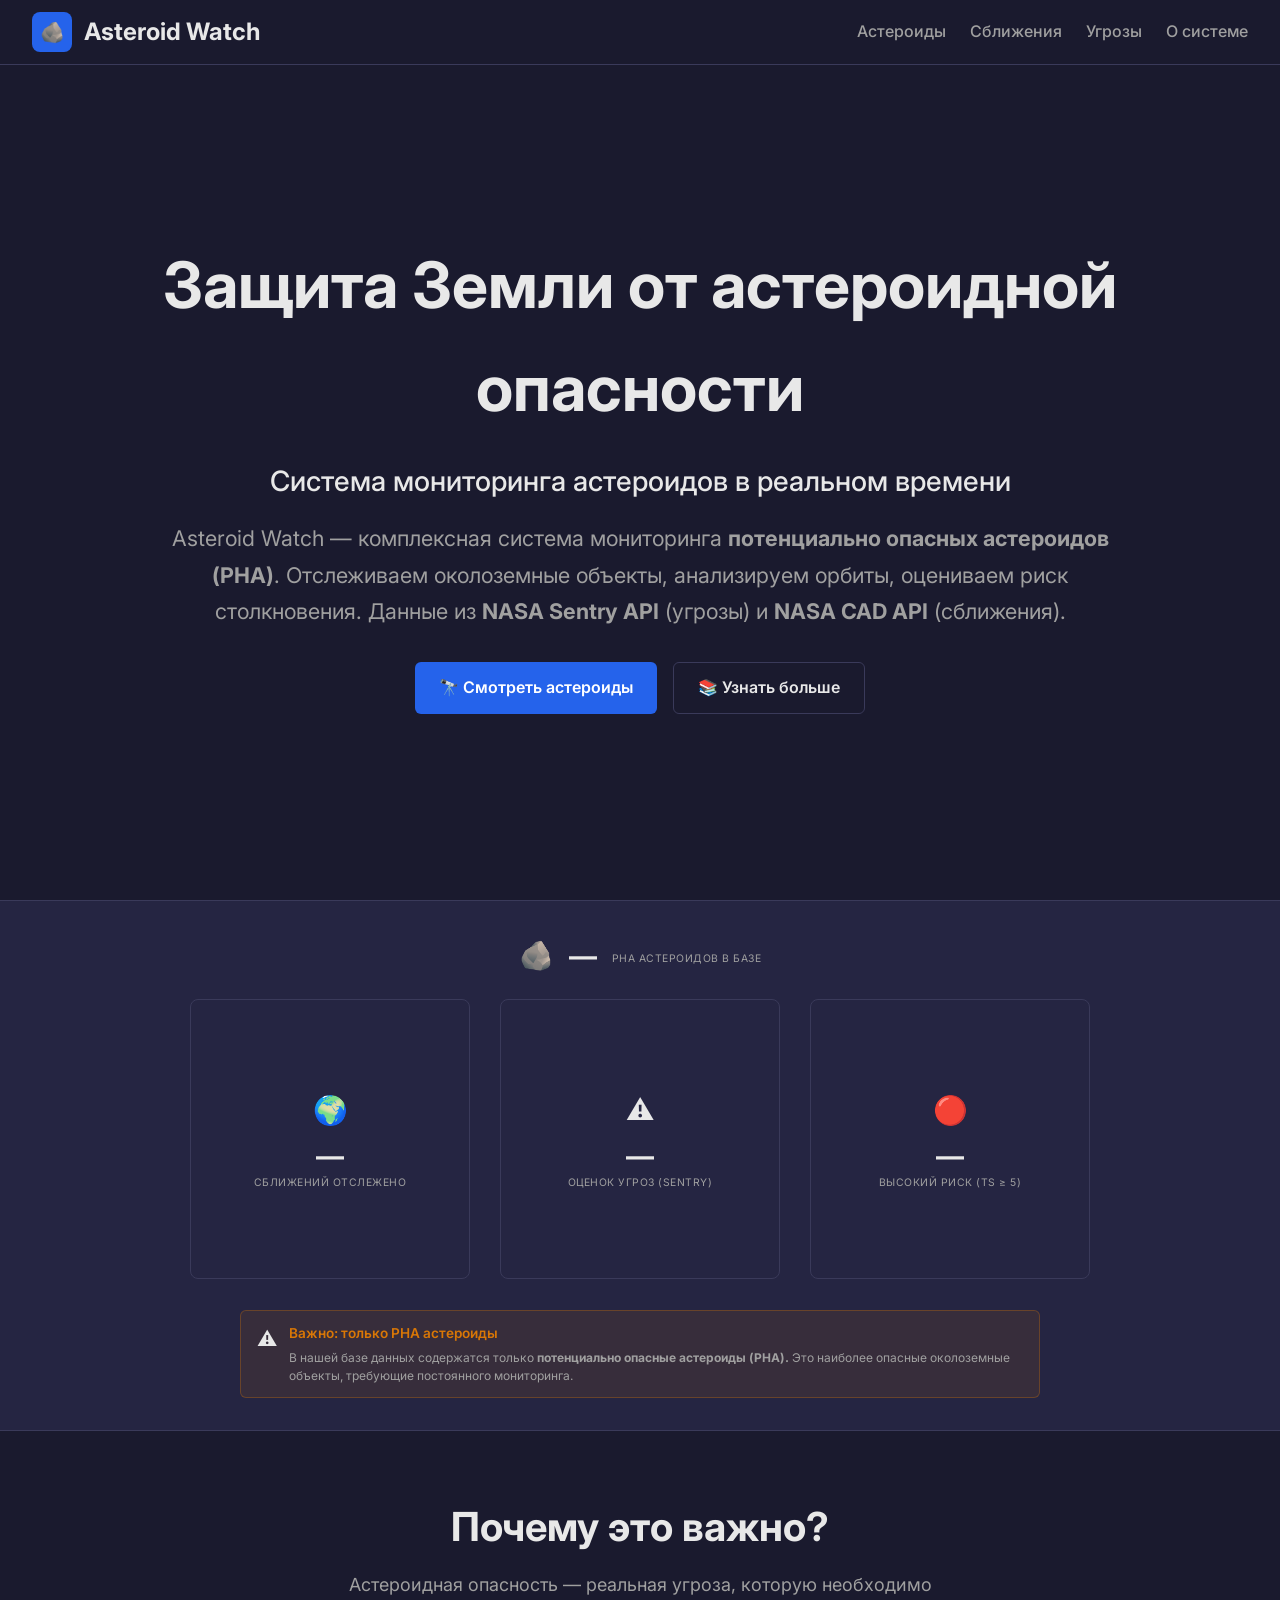
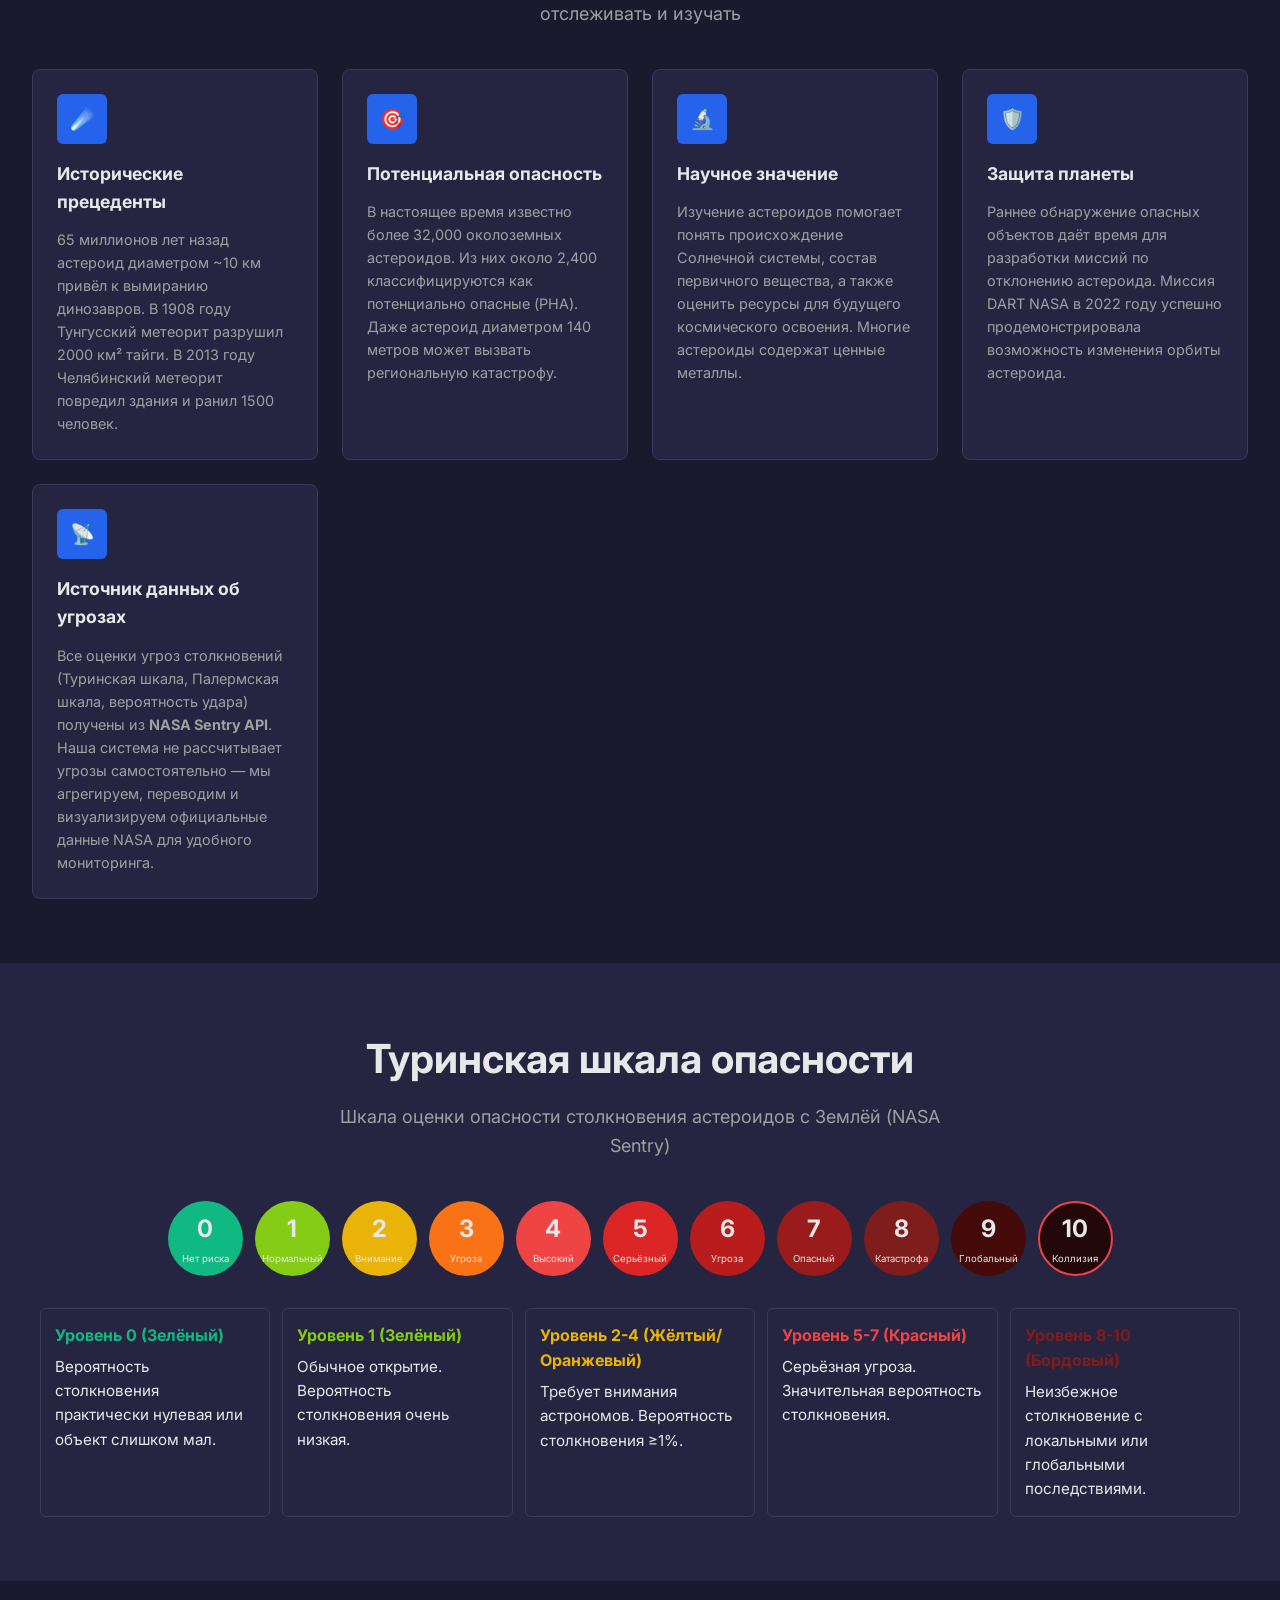
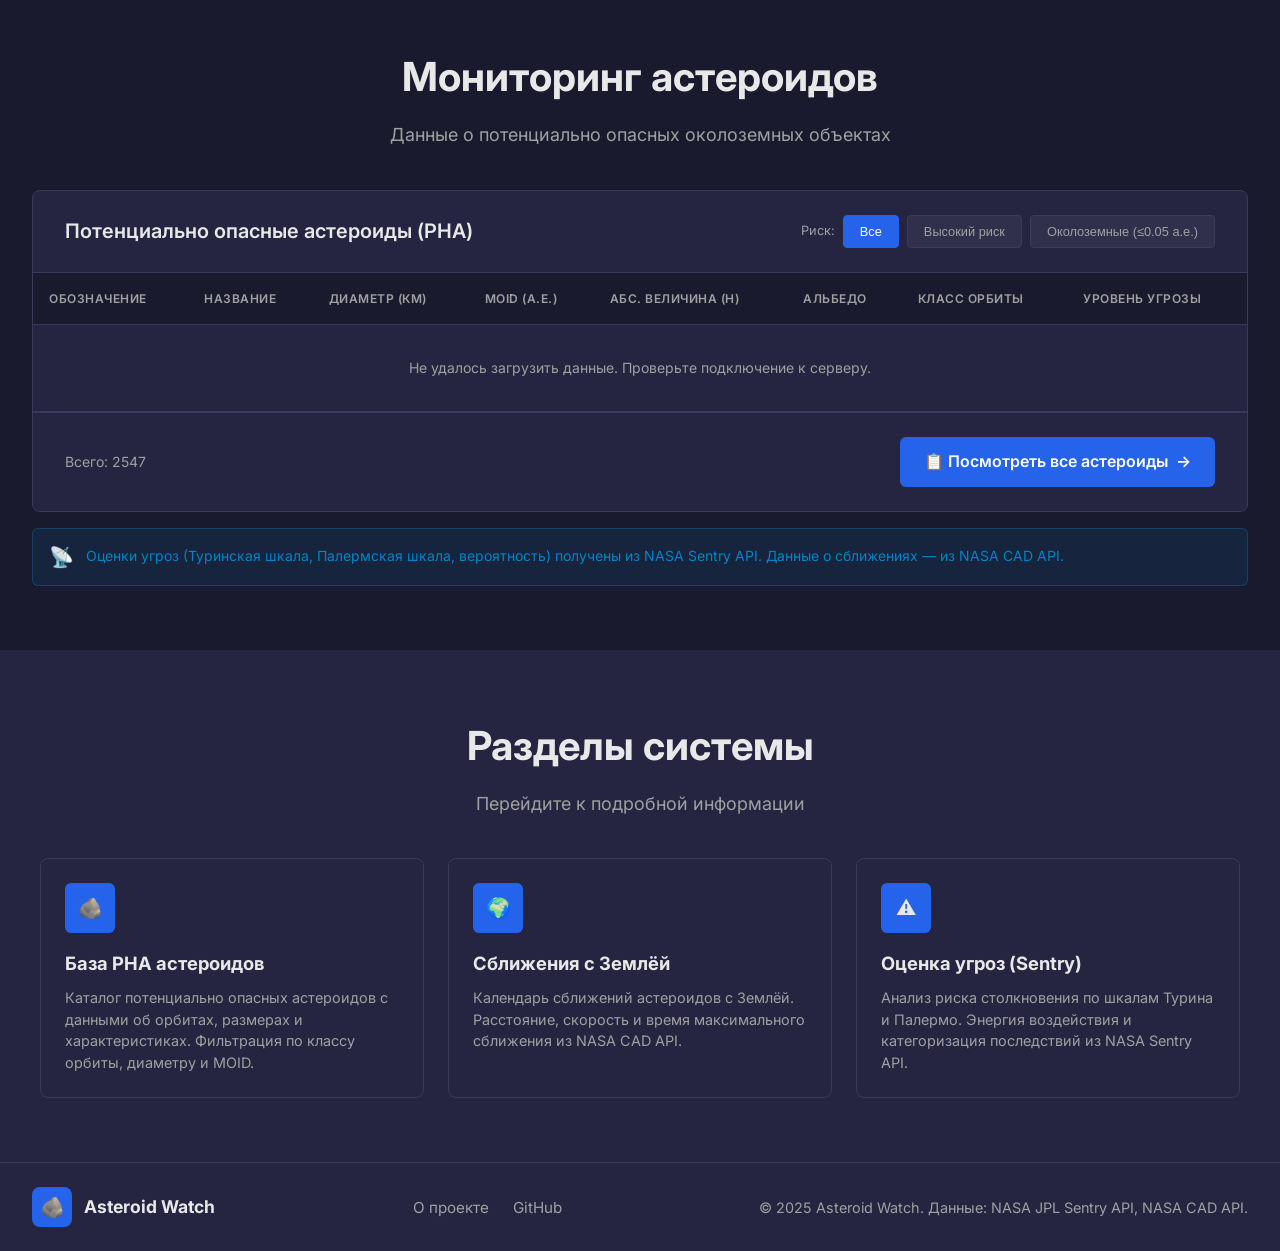
==== commit 8d8cce69: "fix frontend" ====
--- a/frontend/index/index.html
+++ b/frontend/index/index.html
@@ -35,12 +35,12 @@
 
     <section class="hero">
         <div class="hero-content">
-            <div class="hero-badge">Система мониторинга астероидов в реальном времени</div>
             <h1>Защита Земли от астероидной опасности</h1>
+            <div class="hero-subtitle">Система мониторинга астероидов в реальном времени</div>
             <p>
-                Asteroid Watch — это комплексная система мониторинга <strong>потенциально опасных астероидов (PHA)</strong>,
-                которая отслеживает околоземные объекты, анализирует их орбиты и оценивает риск столкновения с Землёй.
-                Мы используем данные <strong>NASA Sentry API</strong> для оценок угроз и <strong>NASA CAD API</strong> для сближений.
+                Asteroid Watch — комплексная система мониторинга <strong>потенциально опасных астероидов (PHA)</strong>.
+                Отслеживаем околоземные объекты, анализируем орбиты, оцениваем риск столкновения.
+                Данные из <strong>NASA Sentry API</strong> (угрозы) и <strong>NASA CAD API</strong> (сближения).
             </p>
             <div class="hero-buttons">
                 <a href="#table-section" class="btn btn-primary">
@@ -50,10 +50,6 @@
                     📚 Узнать больше
                 </a>
             </div>
-            <div class="api-notice">
-                <span class="api-notice-icon">ℹ️</span>
-                <span>Оценки угроз получены из NASA Sentry API — мы переводим и визуализируем данные, не рассчитываем их самостоятельно</span>
-            </div>
         </div>
     </section>
 
@@ -97,7 +93,7 @@
             <h2>Почему это важно?</h2>
             <p>Астероидная опасность — реальная угроза, которую необходимо отслеживать и изучать</p>
         </div>
-        <div class="info-grid">
+        <div class="info-grid info-grid-sources">
             <div class="info-card">
                 <div class="info-card-icon">☄️</div>
                 <h3>Исторические прецеденты</h3>
@@ -134,12 +130,13 @@
                     возможность изменения орбиты астероида.
                 </p>
             </div>
-        </div>
-        <div class="info-notice">
-            <span class="info-notice-icon">📡</span>
-            <div class="info-notice-content">
-                <h4>Источник данных об угрозах</h4>
-                <p>Все оценки угроз столкновений (Туринская шкала, Палермская шкала, вероятность удара) получены из <strong>NASA Sentry API</strong>. Наша система не рассчитывает угрозы самостоятельно — мы агрегируем, переводим и визуализируем официальные данные NASA для удобного мониторинга.</p>
+            <div class="info-card source-card">
+                <div class="info-card-icon">📡</div>
+                <h3>Источник данных об угрозах</h3>
+                <p>
+                    Все оценки угроз столкновений (Туринская шкала, Палермская шкала, вероятность удара) получены из <strong>NASA Sentry API</strong>. 
+                    Наша система не рассчитывает угрозы самостоятельно — мы агрегируем, переводим и визуализируем официальные данные NASA для удобного мониторинга.
+                </p>
             </div>
         </div>
     </section>
@@ -148,25 +145,25 @@
         <div class="torino-container">
             <div class="section-header">
                 <h2>Туринская шкала опасности</h2>
-                <p>Международная шкала для оценки опасности столкновения астероидов с Землёй (данные NASA Sentry)</p>
+                <p>Шкала оценки опасности столкновения астероидов с Землёй (NASA Sentry)</p>
             </div>
             <div class="torino-scale">
-                <div class="torino-level torino-0" onclick="showTorinoInfo(0)">0<span>Нет риска</span></div>
-                <div class="torino-level torino-1" onclick="showTorinoInfo(1)">1<span>Нормальный</span></div>
-                <div class="torino-level torino-2" onclick="showTorinoInfo(2)">2<span>Внимание</span></div>
-                <div class="torino-level torino-3" onclick="showTorinoInfo(3)">3<span>Угроза</span></div>
-                <div class="torino-level torino-4" onclick="showTorinoInfo(4)">4<span>Высокий</span></div>
-                <div class="torino-level torino-5" onclick="showTorinoInfo(5)">5<span>Серьёзный</span></div>
-                <div class="torino-level torino-6" onclick="showTorinoInfo(6)">6<span>Угроза</span></div>
-                <div class="torino-level torino-7" onclick="showTorinoInfo(7)">7<span>Опасный</span></div>
-                <div class="torino-level torino-8" onclick="showTorinoInfo(8)">8<span>Катастрофа</span></div>
-                <div class="torino-level torino-9" onclick="showTorinoInfo(9)">9<span>Глобальный</span></div>
-                <div class="torino-level torino-10" onclick="showTorinoInfo(10)">10<span>Коллизия</span></div>
+                <div class="torino-level torino-0">0<span>Нет риска</span></div>
+                <div class="torino-level torino-1">1<span>Нормальный</span></div>
+                <div class="torino-level torino-2">2<span>Внимание</span></div>
+                <div class="torino-level torino-3">3<span>Угроза</span></div>
+                <div class="torino-level torino-4">4<span>Высокий</span></div>
+                <div class="torino-level torino-5">5<span>Серьёзный</span></div>
+                <div class="torino-level torino-6">6<span>Угроза</span></div>
+                <div class="torino-level torino-7">7<span>Опасный</span></div>
+                <div class="torino-level torino-8">8<span>Катастрофа</span></div>
+                <div class="torino-level torino-9">9<span>Глобальный</span></div>
+                <div class="torino-level torino-10">10<span>Коллизия</span></div>
             </div>
             <div class="torino-legend">
                 <div class="torino-legend-item">
                     <strong style="color: #10b981;">Уровень 0 (Зелёный)</strong>
-                    Вероятность столкновения практически нулевая, или объект слишком мал.
+                    Вероятность столкновения практически нулевая или объект слишком мал.
                 </div>
                 <div class="torino-legend-item">
                     <strong style="color: #84cc16;">Уровень 1 (Зелёный)</strong>
@@ -174,11 +171,11 @@
                 </div>
                 <div class="torino-legend-item">
                     <strong style="color: #eab308;">Уровень 2-4 (Жёлтый/Оранжевый)</strong>
-                    Требует внимания астрономов. Вероятность столкновения 1% или выше.
+                    Требует внимания астрономов. Вероятность столкновения ≥1%.
                 </div>
                 <div class="torino-legend-item">
                     <strong style="color: #ef4444;">Уровень 5-7 (Красный)</strong>
-                    Серьёзная угроза. Вероятность столкновения значительная.
+                    Серьёзная угроза. Значительная вероятность столкновения.
                 </div>
                 <div class="torino-legend-item">
                     <strong style="color: #7f1d1d;">Уровень 8-10 (Бордовый)</strong>
@@ -260,26 +257,23 @@
     <section class="nav-cards-section">
         <div class="section-header">
             <h2>Разделы системы</h2>
-            <p>Перейдите к подробной информации по каждому направлению</p>
+            <p>Перейдите к подробной информации</p>
         </div>
         <div class="nav-cards">
             <a href="../asteroids/asteroids.html" class="nav-card">
                 <div class="nav-card-icon">🪨</div>
                 <h3>База PHA астероидов</h3>
-                <p>Полный каталог потенциально опасных околоземных астероидов с данными об орбитах, размерах и физических характеристиках. Фильтрация по классу орбиты, диаметру и MOID.</p>
-                <div class="nav-card-arrow">→</div>
+                <p>Каталог потенциально опасных астероидов с данными об орбитах, размерах и характеристиках. Фильтрация по классу орбиты, диаметру и MOID.</p>
             </a>
             <a href="../approaches/approaches.html" class="nav-card">
                 <div class="nav-card-icon">🌍</div>
                 <h3>Сближения с Землёй</h3>
-                <p>Календарь ближайших сближений астероидов с Землёй. Данные о расстоянии, скорости и времени максимального сближения из NASA CAD API.</p>
-                <div class="nav-card-arrow">→</div>
+                <p>Календарь сближений астероидов с Землёй. Расстояние, скорость и время максимального сближения из NASA CAD API.</p>
             </a>
             <a href="../threats/threats.html" class="nav-card">
                 <div class="nav-card-icon">⚠️</div>
                 <h3>Оценка угроз (Sentry)</h3>
-                <p>Анализ риска столкновения с использованием шкал Турина и Палермо из NASA Sentry API. Расчёт энергии воздействия и категоризация по потенциальным последствиям.</p>
-                <div class="nav-card-arrow">→</div>
+                <p>Анализ риска столкновения по шкалам Турина и Палермо. Энергия воздействия и категоризация последствий из NASA Sentry API.</p>
             </a>
         </div>
     </section>
@@ -291,13 +285,11 @@
                 <span>Asteroid Watch</span>
             </div>
             <ul class="footer-links">
-                <li><a href="#">API Документация</a></li>
                 <li><a href="#">О проекте</a></li>
-                <li><a href="#">Контакты</a></li>
                 <li><a href="#">GitHub</a></li>
             </ul>
             <div class="footer-copy">
-                © 2025 Asteroid Watch. Данные: NASA JPL Sentry API, NASA CAD API. Только PHA астероиды.
+                © 2025 Asteroid Watch. Данные: NASA JPL Sentry API, NASA CAD API.
             </div>
         </div>
     </footer>
--- a/frontend/main.css
+++ b/frontend/main.css
@@ -7,18 +7,18 @@
 }
 
 :root {
-    --primary: #6366f1;
-    --primary-dark: #4f46e5;
-    --secondary: #0ea5e9;
-    --danger: #ef4444;
-    --warning: #f59e0b;
-    --success: #10b981;
-    --bg-dark: #0f172a;
-    --bg-card: #1e293b;
-    --bg-card-hover: #334155;
-    --text-primary: #f8fafc;
-    --text-secondary: #94a3b8;
-    --border: #334155;
+    --primary: #2563eb;
+    --primary-dark: #1d4ed8;
+    --secondary: #0284c7;
+    --danger: #dc2626;
+    --warning: #d97706;
+    --success: #059669;
+    --bg-dark: #1a1a2e;
+    --bg-card: #252542;
+    --bg-card-hover: #2f2f4d;
+    --text-primary: #e8e8e8;
+    --text-secondary: #a0a0a0;
+    --border: #3a3a5a;
 }
 
 body {
@@ -29,7 +29,7 @@
     overflow-x: hidden;
 }
 
-/* Анимация фона */
+/* Анимация фона - упрощённая */
 .bg-animation {
     position: fixed;
     top: 0;
@@ -37,38 +37,7 @@
     width: 100%;
     height: 100%;
     z-index: -1;
-    background: linear-gradient(135deg, #0f172a 0%, #1e1b4b 50%, #0f172a 100%);
-}
-
-.bg-animation::before {
-    content: '';
-    position: absolute;
-    top: 0;
-    left: 0;
-    width: 100%;
-    height: 100%;
-    background: linear-gradient(135deg, rgba(30, 41, 59, 0.5), rgba(15, 23, 42, 0.5));
-    opacity: 0.15;
-}
-
-.stars {
-    position: absolute;
-    width: 100%;
-    height: 100%;
-    background-image:
-        radial-gradient(2px 2px at 20px 30px, #fff, transparent),
-        radial-gradient(2px 2px at 40px 70px, rgba(255,255,255,0.8), transparent),
-        radial-gradient(1px 1px at 90px 40px, #fff, transparent),
-        radial-gradient(2px 2px at 160px 120px, rgba(255,255,255,0.9), transparent),
-        radial-gradient(1px 1px at 230px 80px, #fff, transparent),
-        radial-gradient(2px 2px at 300px 150px, rgba(255,255,255,0.7), transparent);
-    background-size: 350px 200px;
-    animation: twinkle 5s ease-in-out infinite;
-}
-
-@keyframes twinkle {
-    0%, 100% { opacity: 0.5; }
-    50% { opacity: 1; }
+    background: #1a1a2e;
 }
 
 /* Навигация */
@@ -78,10 +47,9 @@
     left: 0;
     right: 0;
     z-index: 1000;
-    background: rgba(15, 23, 42, 0.95);
-    backdrop-filter: blur(20px);
+    background: #1a1a2e;
     border-bottom: 1px solid var(--border);
-    padding: 1rem 2rem;
+    padding: 0.75rem 2rem;
 }
 
 .nav-container {
@@ -105,8 +73,8 @@
 .logo-icon {
     width: 40px;
     height: 40px;
-    background: linear-gradient(135deg, var(--primary), var(--secondary));
-    border-radius: 10px;
+    background: var(--primary);
+    border-radius: 8px;
     display: flex;
     align-items: center;
     justify-content: center;
@@ -115,7 +83,7 @@
 
 .nav-links {
     display: flex;
-    gap: 2rem;
+    gap: 1.5rem;
     list-style: none;
 }
 
@@ -123,27 +91,11 @@
     color: var(--text-secondary);
     text-decoration: none;
     font-weight: 500;
-    transition: color 0.3s;
-    position: relative;
+    font-size: 1rem;
 }
 
 .nav-links a:hover {
     color: var(--text-primary);
-}
-
-.nav-links a::after {
-    content: '';
-    position: absolute;
-    bottom: -5px;
-    left: 0;
-    width: 0;
-    height: 2px;
-    background: var(--primary);
-    transition: width 0.3s;
-}
-
-.nav-links a:hover::after {
-    width: 100%;
 }
 
 .mobile-menu-btn {
@@ -159,7 +111,7 @@
 .footer {
     background: var(--bg-card);
     border-top: 1px solid var(--border);
-    padding: 3rem 2rem;
+    padding: 1.5rem 2rem;
 }
 
 .footer-container {
@@ -169,7 +121,7 @@
     justify-content: space-between;
     align-items: center;
     flex-wrap: wrap;
-    gap: 2rem;
+    gap: 1.5rem;
 }
 
 .footer-logo {
@@ -177,18 +129,19 @@
     align-items: center;
     gap: 0.75rem;
     font-weight: 700;
+    font-size: 1.1rem;
 }
 
 .footer-links {
     display: flex;
-    gap: 2rem;
+    gap: 1.5rem;
     list-style: none;
 }
 
 .footer-links a {
     color: var(--text-secondary);
     text-decoration: none;
-    transition: color 0.3s;
+    font-size: 0.95rem;
 }
 
 .footer-links a:hover {
@@ -197,15 +150,15 @@
 
 .footer-copy {
     color: var(--text-secondary);
-    font-size: 0.875rem;
+    font-size: 0.9rem;
 }
 
 /* Уведомления */
 .api-notice {
-    background: rgba(14, 165, 233, 0.1);
-    border: 1px solid rgba(14, 165, 233, 0.3);
-    border-radius: 12px;
-    padding: 1rem 1.5rem;
+    background: rgba(2, 132, 199, 0.1);
+    border: 1px solid rgba(2, 132, 199, 0.3);
+    border-radius: 6px;
+    padding: 0.75rem 1rem;
     margin-top: 1rem;
     display: flex;
     align-items: center;
@@ -223,21 +176,21 @@
     display: inline-flex;
     align-items: center;
     gap: 0.5rem;
-    background: rgba(245, 158, 11, 0.15);
-    border: 1px solid rgba(245, 158, 11, 0.3);
-    padding: 0.5rem 1rem;
-    border-radius: 50px;
+    background: rgba(217, 119, 6, 0.15);
+    border: 1px solid rgba(217, 119, 6, 0.3);
+    padding: 0.4rem 0.8rem;
+    border-radius: 4px;
     font-size: 0.8rem;
     color: var(--warning);
     font-weight: 600;
 }
 
 .info-notice {
-    background: rgba(245, 158, 11, 0.1);
-    border: 1px solid rgba(245, 158, 11, 0.3);
-    border-radius: 8px;
-    padding: 0.875rem 1.25rem;
-    margin: 1.25rem auto 0;
+    background: rgba(217, 119, 6, 0.1);
+    border: 1px solid rgba(217, 119, 6, 0.3);
+    border-radius: 6px;
+    padding: 0.75rem 1rem;
+    margin: 1rem auto 0;
     display: flex;
     align-items: flex-start;
     gap: 0.75rem;
@@ -265,42 +218,39 @@
 
 /* Базовые компоненты */
 .btn {
-    padding: 1rem 2rem;
-    border-radius: 12px;
+    padding: 0.75rem 1.5rem;
+    border-radius: 6px;
     font-weight: 600;
     text-decoration: none;
-    transition: all 0.3s;
     display: inline-flex;
     align-items: center;
     gap: 0.5rem;
 }
 
 .btn-primary {
-    background: linear-gradient(135deg, var(--primary), var(--primary-dark));
+    background: var(--primary);
     color: white;
-    box-shadow: 0 4px 20px rgba(99, 102, 241, 0.4);
 }
 
 .btn-primary:hover {
-    transform: translateY(-2px);
-    box-shadow: 0 6px 30px rgba(99, 102, 241, 0.5);
+    background: var(--primary-dark);
 }
 
 .btn-secondary {
-    background: rgba(255, 255, 255, 0.1);
+    background: transparent;
     color: var(--text-primary);
     border: 1px solid var(--border);
 }
 
 .btn-secondary:hover {
-    background: rgba(255, 255, 255, 0.15);
+    background: rgba(255, 255, 255, 0.05);
     border-color: var(--text-secondary);
 }
 
 /* Адаптивность */
 @media (max-width: 768px) {
     .navbar {
-        padding: 0.875rem 1rem;
+        padding: 0.75rem 1rem;
     }
 
     .nav-links {
@@ -309,22 +259,20 @@
         top: 100%;
         left: 0;
         right: 0;
-        background: rgba(15, 23, 42, 0.98);
+        background: #1a1a2e;
         flex-direction: column;
-        padding: 1rem 1.5rem;
+        padding: 0.75rem 1rem;
         border-bottom: 1px solid var(--border);
-        gap: 0.75rem;
-        box-shadow: 0 10px 30px rgba(0, 0, 0, 0.3);
+        gap: 0.5rem;
     }
 
     .nav-links.active {
         display: flex;
-        animation: slideDown 0.3s ease;
     }
 
     .nav-links a {
-        padding: 0.75rem 0;
-        border-bottom: 1px solid rgba(51, 65, 85, 0.3);
+        padding: 0.5rem 0;
+        border-bottom: 1px solid var(--border);
     }
 
     .nav-links a:last-child {
@@ -334,26 +282,25 @@
     .mobile-menu-btn {
         display: block;
         padding: 0.5rem;
-        background: rgba(255, 255, 255, 0.1);
-        border-radius: 8px;
+        background: rgba(255, 255, 255, 0.05);
+        border-radius: 4px;
     }
 
     .footer-container {
         flex-direction: column;
         text-align: center;
-        gap: 1.5rem;
+        gap: 1rem;
     }
 
     .footer-links {
         flex-wrap: wrap;
         justify-content: center;
-        gap: 1rem;
-        font-size: 0.875rem;
+        gap: 0.75rem;
+        font-size: 0.9rem;
     }
 
     .footer-copy {
-        font-size: 0.8rem;
-        opacity: 0.8;
+        font-size: 0.85rem;
     }
 }
 
@@ -372,14 +319,3 @@
         font-size: 1.1rem;
     }
 }
-
-@keyframes slideDown {
-    from {
-        opacity: 0;
-        transform: translateY(-10px);
-    }
-    to {
-        opacity: 1;
-        transform: translateY(0);
-    }
-}
--- a/frontend/index/index.css
+++ b/frontend/index/index.css
@@ -6,52 +6,33 @@
     align-items: center;
     justify-content: center;
     text-align: center;
-    padding: 8rem 2rem 4rem;
+    padding: 6rem 2rem 3rem;
     position: relative;
 }
 
 .hero-content {
-    max-width: 900px;
-}
-
-.hero-badge {
-    display: inline-flex;
-    align-items: center;
-    gap: 0.5rem;
-    background: rgba(99, 102, 241, 0.2);
-    border: 1px solid rgba(99, 102, 241, 0.3);
-    padding: 0.5rem 1rem;
-    border-radius: 50px;
-    font-size: 0.875rem;
-    color: var(--primary);
-    margin-bottom: 1.5rem;
-}
-
-.hero-badge::before {
-    content: '🔴';
-    animation: pulse 2s infinite;
-}
-
-@keyframes pulse {
-    0%, 100% { opacity: 1; }
-    50% { opacity: 0.5; }
+    max-width: 1000px;
+}
+
+.hero-subtitle {
+    font-size: 1.75rem;
+    font-weight: 500;
+    color: var(--text-primary);
+    margin-bottom: 1rem;
 }
 
 .hero h1 {
-    font-size: 3.5rem;
-    font-weight: 800;
-    margin-bottom: 1.5rem;
-    background: linear-gradient(135deg, var(--text-primary), var(--primary), var(--secondary));
-    -webkit-background-clip: text;
-    -webkit-text-fill-color: transparent;
-    background-clip: text;
+    font-size: 4rem;
+    font-weight: 700;
+    margin-bottom: 1.25rem;
+    color: var(--text-primary);
 }
 
 .hero p {
-    font-size: 1.25rem;
+    font-size: 1.35rem;
     color: var(--text-secondary);
-    margin-bottom: 2.5rem;
-    line-height: 1.8;
+    margin-bottom: 2rem;
+    line-height: 1.7;
 }
 
 .hero-buttons {
@@ -62,8 +43,8 @@
 }
 
 .stats-section {
-    padding: 2.5rem 2rem;
-    background: rgba(30, 41, 59, 0.5);
+    padding: 2rem 2rem;
+    background: var(--bg-card);
     border-top: 1px solid var(--border);
     border-bottom: 1px solid var(--border);
 }
@@ -84,20 +65,18 @@
     display: flex;
     justify-content: center;
     align-items: center;
-    column-gap: 50px;
-    padding: 20px;
+    column-gap: 30px;
+    padding: 15px;
 }
 
 .stat-card {
-    background: linear-gradient(135deg, rgba(30, 41, 59, 0.95) 0%, rgba(30, 41, 59, 0.7) 100%);
+    background: var(--bg-card);
     border: 1px solid var(--border);
-    border-radius: 10px;
+    border-radius: 8px;
     padding: 1.25rem 0.75rem;
     text-align: center;
-    transition: all 0.25s ease;
-    backdrop-filter: blur(10px);
-    min-height: 310px;
-    min-width: 310px;
+    min-height: 280px;
+    min-width: 280px;
     display: flex;
     flex-direction: column;
     justify-content: center;
@@ -105,10 +84,7 @@
 }
 
 .stat-card:hover {
-    transform: translateY(-2px);
     border-color: var(--primary);
-    box-shadow: 0 6px 20px rgba(99, 102, 241, 0.15);
-    background: linear-gradient(135deg, rgba(30, 41, 59, 0.98) 0%, rgba(51, 65, 85, 0.6) 100%);
 }
 
 .stat-icon {
@@ -134,20 +110,20 @@
 }
 
 .info-section {
-    padding: 6rem 2rem;
+    padding: 4rem 2rem;
     max-width: 1400px;
     margin: 0 auto;
 }
 
 .section-header {
     text-align: center;
-    margin-bottom: 4rem;
+    margin-bottom: 2.5rem;
 }
 
 .section-header h2 {
     font-size: 2.5rem;
     font-weight: 700;
-    margin-bottom: 1rem;
+    margin-bottom: 0.75rem;
 }
 
 .section-header p {
@@ -159,48 +135,55 @@
 
 .info-grid {
     display: grid;
-    grid-template-columns: repeat(auto-fit, minmax(350px, 1fr));
-    gap: 2rem;
+    grid-template-columns: repeat(auto-fit, minmax(320px, 1fr));
+    gap: 1.5rem;
+}
+
+.info-grid-sources {
+    grid-template-columns: repeat(auto-fit, minmax(280px, 1fr));
 }
 
 .info-card {
     background: var(--bg-card);
     border: 1px solid var(--border);
-    border-radius: 16px;
-    padding: 2rem;
-    transition: all 0.3s;
+    border-radius: 8px;
+    padding: 1.5rem;
 }
 
 .info-card:hover {
     border-color: var(--primary);
-    box-shadow: 0 10px 40px rgba(99, 102, 241, 0.15);
 }
 
 .info-card-icon {
-    width: 60px;
-    height: 60px;
-    background: linear-gradient(135deg, var(--primary), var(--secondary));
-    border-radius: 12px;
+    width: 50px;
+    height: 50px;
+    background: var(--primary);
+    border-radius: 6px;
     display: flex;
     align-items: center;
     justify-content: center;
-    font-size: 1.5rem;
-    margin-bottom: 1.5rem;
-}
-
-.info-card h3 {
     font-size: 1.25rem;
     margin-bottom: 1rem;
 }
 
+.info-card h3 {
+    font-size: 1.1rem;
+    margin-bottom: 0.75rem;
+}
+
 .info-card p {
     color: var(--text-secondary);
-    line-height: 1.8;
+    line-height: 1.6;
+    font-size: 0.9rem;
+}
+
+.source-card {
+    grid-column: span 1;
 }
 
 .torino-section {
-    padding: 6rem 2rem;
-    background: rgba(30, 41, 59, 0.3);
+    padding: 4rem 2rem;
+    background: var(--bg-card);
 }
 
 .torino-container {
@@ -211,14 +194,14 @@
 .torino-scale {
     display: flex;
     justify-content: center;
-    gap: 1rem;
-    margin: 3rem 0;
+    gap: 0.75rem;
+    margin: 2rem 0;
     flex-wrap: wrap;
 }
 
 .torino-level {
-    width: 80px;
-    height: 80px;
+    width: 75px;
+    height: 75px;
     border-radius: 50%;
     display: flex;
     flex-direction: column;
@@ -226,18 +209,17 @@
     justify-content: center;
     font-weight: 700;
     font-size: 1.5rem;
-    transition: transform 0.3s;
     cursor: pointer;
 }
 
 .torino-level:hover {
-    transform: scale(1.1);
+    transform: scale(1.05);
 }
 
 .torino-level span {
-    font-size: 0.625rem;
+    font-size: 0.6rem;
     font-weight: 400;
-    margin-top: 0.25rem;
+    margin-top: 0.2rem;
 }
 
 .torino-0 { background: #10b981; }
@@ -254,26 +236,27 @@
 
 .torino-legend {
     display: grid;
-    grid-template-columns: repeat(auto-fit, minmax(200px, 1fr));
-    gap: 1rem;
-    margin-top: 2rem;
+    grid-template-columns: repeat(auto-fit, minmax(220px, 1fr));
+    gap: 0.75rem;
+    margin-top: 1.5rem;
 }
 
 .torino-legend-item {
     background: var(--bg-card);
     border: 1px solid var(--border);
-    border-radius: 8px;
-    padding: 1rem;
-    font-size: 0.875rem;
+    border-radius: 6px;
+    padding: 0.875rem;
+    font-size: 0.95rem;
 }
 
 .torino-legend-item strong {
     display: block;
-    margin-bottom: 0.5rem;
+    margin-bottom: 0.4rem;
+    font-size: 1rem;
 }
 
 .table-section {
-    padding: 6rem 2rem;
+    padding: 4rem 2rem;
     max-width: 1400px;
     margin: 0 auto;
 }
@@ -281,7 +264,7 @@
 .table-container {
     background: var(--bg-card);
     border: 1px solid var(--border);
-    border-radius: 16px;
+    border-radius: 8px;
     overflow: hidden;
 }
 
@@ -319,12 +302,11 @@
 
 .filter-btn {
     padding: 0.5rem 1rem;
-    background: rgba(255, 255, 255, 0.1);
+    background: rgba(255, 255, 255, 0.05);
     border: 1px solid var(--border);
-    border-radius: 8px;
+    border-radius: 4px;
     color: var(--text-secondary);
     cursor: pointer;
-    transition: all 0.3s;
     font-size: 0.8rem;
     white-space: nowrap;
 }
@@ -394,12 +376,11 @@
     overflow-x: auto;
     overflow-y: auto;
     max-height: 500px;
-    position: relative;
 }
 
 .table-wrapper::-webkit-scrollbar {
-    width: 10px;
-    height: 10px;
+    width: 8px;
+    height: 8px;
 }
 
 .table-wrapper::-webkit-scrollbar-track {
@@ -408,7 +389,6 @@
 
 .table-wrapper::-webkit-scrollbar-thumb {
     background: var(--border);
-    border-radius: 5px;
 }
 
 .table-wrapper::-webkit-scrollbar-thumb:hover {
@@ -432,7 +412,7 @@
 }
 
 th {
-    background: rgba(15, 23, 42, 0.95);
+    background: var(--bg-dark);
     font-weight: 600;
     font-size: 0.75rem;
     text-transform: uppercase;
@@ -442,8 +422,6 @@
     position: sticky;
     top: 0;
     z-index: 100;
-    backdrop-filter: blur(10px);
-    box-shadow: 0 2px 10px rgba(0, 0, 0, 0.3);
 }
 
 td {
@@ -469,21 +447,21 @@
 
 .risk-badge {
     padding: 0.25rem 0.75rem;
-    border-radius: 50px;
+    border-radius: 4px;
     font-size: 0.75rem;
     font-weight: 600;
     text-transform: uppercase;
 }
 
-.risk-none { background: rgba(16, 185, 129, 0.2); color: #10b981; }
-.risk-low { background: rgba(132, 204, 22, 0.2); color: #84cc16; }
-.risk-medium { background: rgba(234, 179, 8, 0.2); color: #eab308; }
-.risk-high { background: rgba(249, 115, 22, 0.2); color: #f97316; }
-.risk-critical { background: rgba(239, 68, 68, 0.2); color: #ef4444; }
+.risk-none { background: rgba(5, 150, 105, 0.2); color: #059669; }
+.risk-low { background: rgba(101, 163, 13, 0.2); color: #65a30d; }
+.risk-medium { background: rgba(202, 138, 4, 0.2); color: #ca8a04; }
+.risk-high { background: rgba(234, 88, 12, 0.2); color: #ea580c; }
+.risk-critical { background: rgba(220, 38, 38, 0.2); color: #dc2626; }
 
 .orbit-class {
     padding: 0.25rem 0.5rem;
-    background: rgba(99, 102, 241, 0.2);
+    background: rgba(37, 99, 235, 0.2);
     border-radius: 4px;
     font-size: 0.75rem;
     color: var(--primary);
@@ -510,13 +488,12 @@
 
 .view-all-btn {
     padding: 0.75rem 1.5rem;
-    background: linear-gradient(135deg, var(--primary), var(--primary-dark));
+    background: var(--primary);
     color: white;
     border: none;
-    border-radius: 8px;
+    border-radius: 6px;
     font-weight: 600;
     cursor: pointer;
-    transition: all 0.3s;
     display: inline-flex;
     align-items: center;
     gap: 0.5rem;
@@ -524,13 +501,12 @@
 }
 
 .view-all-btn:hover {
-    transform: translateY(-2px);
-    box-shadow: 0 6px 20px rgba(99, 102, 241, 0.4);
+    background: var(--primary-dark);
 }
 
 .nav-cards-section {
-    padding: 6rem 2rem;
-    background: rgba(30, 41, 59, 0.3);
+    padding: 4rem 2rem;
+    background: var(--bg-card);
 }
 
 .nav-cards {
@@ -538,78 +514,43 @@
     margin: 0 auto;
     display: grid;
     grid-template-columns: repeat(auto-fit, minmax(300px, 1fr));
-    gap: 2rem;
+    gap: 1.5rem;
 }
 
 .nav-card {
     background: var(--bg-card);
     border: 1px solid var(--border);
-    border-radius: 16px;
-    padding: 2rem;
+    border-radius: 8px;
+    padding: 1.5rem;
     text-decoration: none;
     color: inherit;
-    transition: all 0.3s;
-    position: relative;
-    overflow: hidden;
-}
-
-.nav-card::before {
-    content: '';
-    position: absolute;
-    top: 0;
-    left: 0;
-    width: 100%;
-    height: 4px;
-    background: linear-gradient(90deg, var(--primary), var(--secondary));
-    transform: scaleX(0);
-    transition: transform 0.3s;
-}
-
-.nav-card:hover::before {
-    transform: scaleX(1);
 }
 
 .nav-card:hover {
-    transform: translateY(-5px);
     border-color: var(--primary);
-    box-shadow: 0 20px 40px rgba(99, 102, 241, 0.2);
 }
 
 .nav-card-icon {
-    width: 60px;
-    height: 60px;
-    background: linear-gradient(135deg, var(--primary), var(--secondary));
-    border-radius: 12px;
+    width: 50px;
+    height: 50px;
+    background: var(--primary);
+    border-radius: 6px;
     display: flex;
     align-items: center;
     justify-content: center;
-    font-size: 1.5rem;
-    margin-bottom: 1.5rem;
+    font-size: 1.25rem;
+    margin-bottom: 1rem;
 }
 
 .nav-card h3 {
-    font-size: 1.25rem;
-    margin-bottom: 0.75rem;
+    font-size: 1.15rem;
+    margin-bottom: 0.5rem;
 }
 
 .nav-card p {
     color: var(--text-secondary);
-    font-size: 0.875rem;
-    line-height: 1.6;
-}
-
-.nav-card-arrow {
-    position: absolute;
-    bottom: 2rem;
-    right: 2rem;
-    font-size: 1.5rem;
-    opacity: 0;
-    transition: all 0.3s;
-}
-
-.nav-card:hover .nav-card-arrow {
-    opacity: 1;
-    transform: translateX(5px);
+    font-size: 0.9rem;
+    line-height: 1.5;
 }
 
 /* Адаптивность */
@@ -642,7 +583,11 @@
     }
 
     .hero h1 {
-        font-size: 2.5rem;
+        font-size: 3rem;
+    }
+
+    .hero-subtitle {
+        font-size: 1.5rem;
     }
 
     .torino-level {
@@ -654,18 +599,23 @@
 
 @media (max-width: 768px) {
     .hero {
-        padding: 7rem 1.25rem 3rem;
+        padding: 5rem 1.25rem 2.5rem;
     }
 
     .hero h1 {
-        font-size: 1.75rem;
-        margin-bottom: 1rem;
+        font-size: 2rem;
+        margin-bottom: 0.75rem;
+    }
+
+    .hero-subtitle {
+        font-size: 1.1rem;
+        margin-bottom: 0.75rem;
     }
 
     .hero p {
-        font-size: 0.95rem;
-        margin-bottom: 1.75rem;
-        line-height: 1.7;
+        font-size: 1rem;
+        margin-bottom: 1.5rem;
+        line-height: 1.6;
     }
 
     .hero-buttons {
@@ -681,13 +631,8 @@
         padding: 0.875rem 1.5rem;
     }
 
-    .hero-badge {
-        font-size: 0.75rem;
-        padding: 0.4rem 0.875rem;
-    }
-
     .stats-section {
-        padding: 2rem 1rem;
+        padding: 1.5rem 1rem;
     }
 
     .stats-container {
@@ -745,12 +690,12 @@
     }
 
     .torino-section {
-        padding: 4rem 1.25rem;
+        padding: 3rem 1.25rem;
     }
 
     .torino-scale {
         gap: 0.5rem;
-        margin: 2rem 0;
+        margin: 1.5rem 0;
     }
 
     .torino-level {
@@ -766,16 +711,16 @@
 
     .torino-legend {
         grid-template-columns: 1fr;
-        gap: 0.75rem;
+        gap: 0.5rem;
     }
 
     .torino-legend-item {
-        padding: 0.875rem;
-        font-size: 0.8rem;
+        padding: 0.75rem;
+        font-size: 0.9rem;
     }
 
     .table-section {
-        padding: 4rem 1rem;
+        padding: 3rem 1rem;
     }
 
     .table-header {
@@ -878,79 +823,78 @@
     }
 
     .info-section {
-        padding: 4rem 1.25rem;
+        padding: 3rem 1.25rem;
     }
 
     .info-grid {
         grid-template-columns: 1fr;
-        gap: 1.25rem;
+        gap: 1rem;
     }
 
     .info-card {
-        padding: 1.5rem;
+        padding: 1.25rem;
     }
 
     .info-card-icon {
-        width: 50px;
-        height: 50px;
-        font-size: 1.25rem;
-        margin-bottom: 1.25rem;
+        width: 45px;
+        height: 45px;
+        font-size: 1.1rem;
+        margin-bottom: 1rem;
     }
 
     .info-card h3 {
-        font-size: 1.1rem;
+        font-size: 1.05rem;
     }
 
     .info-card p {
-        font-size: 0.875rem;
+        font-size: 0.9rem;
     }
 
     .nav-cards-section {
-        padding: 4rem 1.25rem;
+        padding: 3rem 1.25rem;
     }
 
     .nav-cards {
         grid-template-columns: 1fr;
-        gap: 1.25rem;
+        gap: 1rem;
     }
 
     .nav-card {
-        padding: 1.5rem;
+        padding: 1.25rem;
     }
 
     .nav-card-icon {
-        width: 50px;
-        height: 50px;
-        font-size: 1.25rem;
-        margin-bottom: 1.25rem;
+        width: 45px;
+        height: 45px;
+        font-size: 1.1rem;
+        margin-bottom: 1rem;
     }
 
     .nav-card h3 {
-        font-size: 1.1rem;
+        font-size: 1.05rem;
     }
 
     .nav-card p {
-        font-size: 0.85rem;
+        font-size: 0.9rem;
     }
 }
 
 @media (max-width: 480px) {
     .hero {
-        padding: 6rem 1rem 2.5rem;
+        padding: 4rem 1rem 2rem;
     }
 
     .hero h1 {
-        font-size: 1.5rem;
-        line-height: 1.3;
+        font-size: 1.75rem;
+        line-height: 1.2;
+    }
+
+    .hero-subtitle {
+        font-size: 1rem;
     }
 
     .hero p {
-        font-size: 0.875rem;
-    }
-
-    .hero-badge {
-        font-size: 0.7rem;
-        padding: 0.375rem 0.75rem;
+        font-size: 0.95rem;
     }
 
     .btn {
@@ -959,12 +903,12 @@
     }
 
     .stats-section {
-        padding: 1.75rem 0.875rem;
+        padding: 1.5rem 0.75rem;
     }
 
     .stat-card {
-        min-height: 90px;
-        padding: 0.875rem 0.75rem;
+        min-height: 85px;
+        padding: 0.75rem 0.625rem;
         gap: 0.75rem;
     }
 
@@ -990,7 +934,7 @@
     }
 
     .torino-section {
-        padding: 3rem 1rem;
+        padding: 2rem 1rem;
     }
 
     .torino-scale {
@@ -998,13 +942,13 @@
     }
 
     .torino-level {
-        width: 40px;
-        height: 40px;
+        width: 38px;
+        height: 38px;
         font-size: 0.85rem;
     }
 
     .table-section {
-        padding: 3rem 0.75rem;
+        padding: 2.5rem 0.75rem;
     }
 
     .table-header {
@@ -1016,16 +960,16 @@
     }
 
     .mobile-filters-toggle {
+        padding: 0.75rem;
+        font-size: 0.85rem;
+    }
+
+    .mobile-filters-panel {
         padding: 0.875rem;
-        font-size: 0.85rem;
-    }
-
-    .mobile-filters-panel {
-        padding: 1rem;
     }
 
     .filter-section .filter-btn {
-        padding: 0.5rem 0.875rem;
+        padding: 0.5rem 0.75rem;
         font-size: 0.75rem;
     }
 
@@ -1043,7 +987,7 @@
     }
 
     .table-footer {
-        padding: 1rem;
+        padding: 0.875rem;
     }
 
     .table-info {
@@ -1056,18 +1000,18 @@
     }
 
     .info-section {
-        padding: 3rem 1rem;
+        padding: 2.5rem 1rem;
     }
 
     .info-card {
-        padding: 1.25rem;
+        padding: 1.125rem;
     }
 
     .nav-cards-section {
-        padding: 3rem 1rem;
+        padding: 2.5rem 1rem;
     }
 
     .nav-card {
-        padding: 1.25rem;
-    }
-}
+        padding: 1.125rem;
+    }
+}
